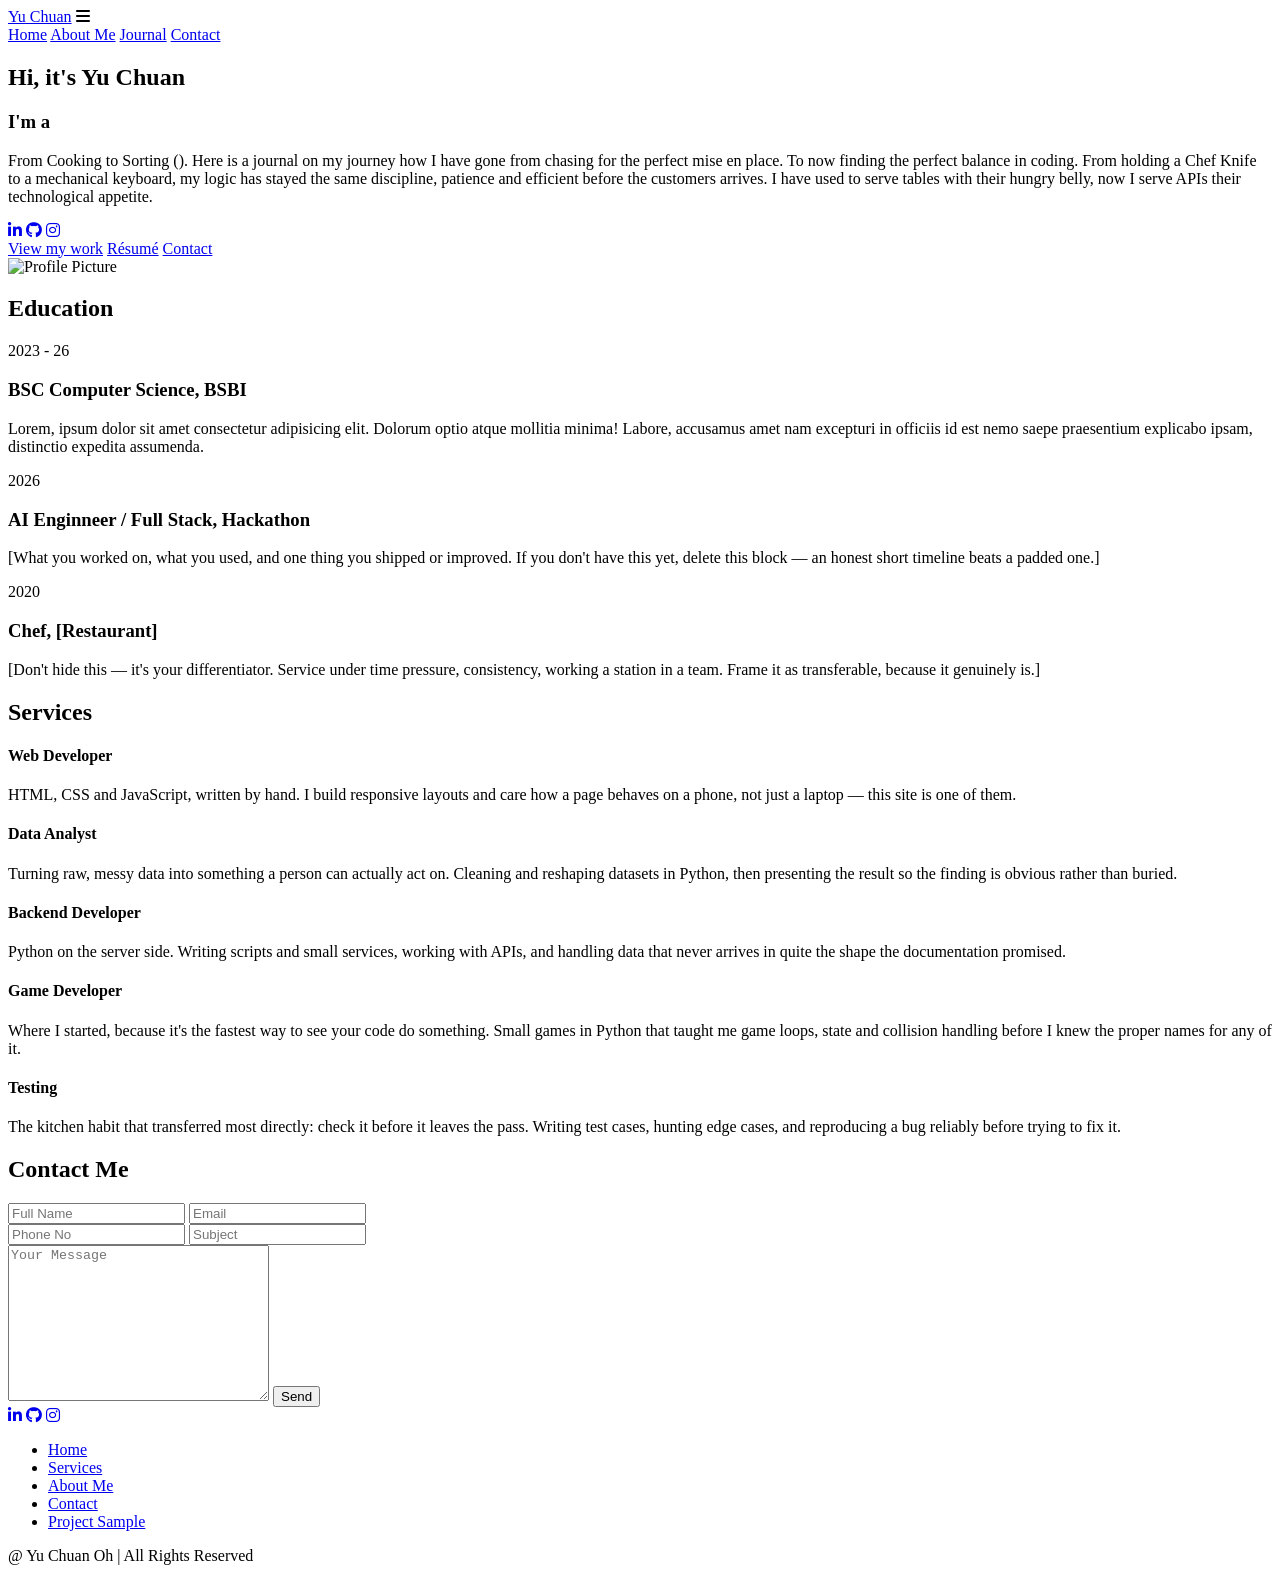
==== index.html @ 440298a5 "Update index.html" ====
<!DOCTYPE html>
<html lang="en">
<head>
    <meta charset="UTF-8">
    <meta name="viewport" content="width=device-width, initial-scale=1.0">
    <title>Responsive Portfolio Website</title>
    <link rel="preconnect" href="https://fonts.googleapis.com">
<link rel="preconnect" href="https://fonts.gstatic.com" crossorigin>
<link href="https://fonts.googleapis.com/css2?family=Poppins:wght@300;400;500;600;700;800&family=JetBrains+Mono:wght@400;500;700&display=swap" rel="stylesheet">

    <link rel="stylesheet" href="style.css">
    <link rel="stylesheet" href="pages.css">
    <link rel="stylesheet" href="https://cdnjs.cloudflare.com/ajax/libs/font-awesome/6.5.2/css/all.min.css">
</head>
<body>
    
    <header class="header">
        <a href="#home" class="logo">Yu Chuan<span></span></a>

        <i class="fa-solid fa-bars" id="menu-icon"></i>

        <nav class="navbar">
            <a href="index.html" class="active">Home</a>
            <a href="about.html">About Me</a>
            <a href="journal.html">Journal</a>
            <a href="#contact">Contact</a>
        </nav>
    </header>

    <section class="home" id="home">
        <div class="home-content">
            <h1>Hi, it's <span>Yu Chuan</span></h1>        
            <h3 class="text-animation">I'm a <span></span></h3>

            <p>From Cooking to Sorting ().
                Here is a journal on my journey how I have gone from chasing for the perfect mise en place. To now finding
                the perfect balance in coding. From holding a Chef Knife to a mechanical keyboard, my logic has stayed the same
                discipline, patience and efficient before the customers arrives. I have used to serve tables with their hungry belly,
                now I serve APIs their technological appetite. 
            </p>

            <div class="social-icons">
                <a href="https://www.linkedin.com/in/yu-chuan-oh-169a3419b/"target="_blank" rel="noopener noreferrer"><i class="fa-brands fa-linkedin-in"></i></a>
                <a href="https://github.com/yc82628"target="_blank" rel="noopener noreferrer"><i class="fa-brands fa-github"></i></a>
                <a href="https://www.instagram.com/yuchuan_82628/"target="_blank" rel="noopener noreferrer"><i class="fa-brands fa-instagram"></i></a>
            </div>

            <div class="btn-group">
                <a href="projects.html" class="btn">View my work</a>
                <a href="Developer CV.pdf" class="btn" target="_blank" rel="noopener noreferrer">Résumé</a>
                <a href="#contact" class="btn">Contact</a>
            </div>
        </div>

        <div class="home-img">
            <img src="Anime_Profile.jpeg" alt="Profile Picture">
        </div>
    </section>

    <section class="education" id="education">
        <h2 class="heading">Education</h2>

        <div class="timeline-items">

    <div class="timeline-item">
        <div class="timeline-dot"></div>
        <div class="timeline-date">2023 - 26</div>
        <div class="timeline-content">
            <h3>BSC Computer Science, BSBI</h3>
            <p>Lorem, ipsum dolor sit amet consectetur adipisicing elit. Dolorum optio atque mollitia minima! 
                Labore, accusamus amet nam excepturi in officiis id est nemo saepe praesentium explicabo ipsam, 
                distinctio expedita assumenda.</p>
        </div>
    </div>

    <div class="timeline-item">
        <div class="timeline-dot"></div>
        <div class="timeline-date">2026</div>
        <div class="timeline-content">
            <h3>AI Enginneer / Full Stack, Hackathon </h3>
            <p>[What you worked on, what you used, and one thing you shipped or improved.
               If you don't have this yet, delete this block — an honest short timeline
               beats a padded one.]</p>
        </div>
    </div>

    <div class="timeline-item">
        <div class="timeline-dot"></div>
        <div class="timeline-date">2020</div>
        <div class="timeline-content">
            <h3>Chef, [Restaurant]</h3>
            <p>[Don't hide this — it's your differentiator. Service under time pressure,
               consistency, working a station in a team. Frame it as transferable, because
               it genuinely is.]</p>
                </div>
            </div>

        </div>
    </section>

    <section class="services" id="services">
        <h2 class="heading">Services</h2>

        <div class="services-container">

            <div class="service-box">
                <div class="service-info">
                    <h4>Web Developer</h4>
                    <p>HTML, CSS and JavaScript, written by hand. I build responsive layouts
                       and care how a page behaves on a phone, not just a laptop — this site
                       is one of them.</p> 
                </div>
            </div>

            <div class="service-box">
                <div class="service-info">
                    <h4>Data Analyst</h4>
                    <p>Turning raw, messy data into something a person can actually act on.
                       Cleaning and reshaping datasets in Python, then presenting the result
                       so the finding is obvious rather than buried.</p> 
                </div>
            </div>

            <div class="service-box">
                <div class="service-info">
                    <h4>Backend Developer</h4>
                    <p>Python on the server side. Writing scripts and small services, working
                       with APIs, and handling data that never arrives in quite the shape the
                       documentation promised.</p> 
                </div>
            </div>

            <div class="service-box">
                <div class="service-info">
                    <h4>Game Developer</h4>
                    <p>Where I started, because it's the fastest way to see your code do
                       something. Small games in Python that taught me game loops, state and
                       collision handling before I knew the proper names for any of it.</p>
                </div>
            </div>

            <div class="service-box">
                <div class="service-info">
                    <h4>Testing</h4>
                    <p>The kitchen habit that transferred most directly: check it before it
                       leaves the pass. Writing test cases, hunting edge cases, and reproducing
                       a bug reliably before trying to fix it.</p> 
                </div>
            </div>

        </div>
    </section>

    <section class="contact" id="contact">
        <h2 class="heading">Contact <span>Me</span></h2>

        <form action="https://formspree.io/f/YOUR_ID" method  ="POST">
            <div class="input-group">
                <div class="input-box">
                    <input type="text" placeholder="Full Name" required>
                    <input type="email" placeholder="Email" required>
                </div>
                <div class="input-box">
                    <input type="number" placeholder="Phone No">
                    <input type="subject" placeholder="Subject">
                </div>
            </div>

            <div class="input-group-2">
                <textarea name="" id="" cols="30" rows="10" placeholder="Your Message" required></textarea>
                <input type="submit" value="Send" class="btn">
            </div>
        </form>
    </section>

    <footer class="footer">
        <div class="social">
            <a href="https://www.linkedin.com/in/yu-chuan-oh-169a3419b/" target="_blank" rel="noopener noreferrer"><i class="fa-brands fa-linkedin-in"></i></a>
                <a href="https://github.com/yc82628" target="_blank" rel="noopener noreferrer"><i class="fa-brands fa-github"></i></a>
                <a href="https://www.instagram.com/yuchuan_82628/" target="_blank" rel="noopener noreferrer"><i class="fa-brands fa-instagram"></i></a>
        </div>

        <ul class="list">
            <li>
                <a href="index.html">Home</a>
            </li>

            <li>
                <a href="index.html#services">Services</a>
            </li>

            <li>
                <a href="about.html">About Me</a>
            </li>

            <li>
                <a href="index.html#contact">Contact</a>
            </li>

            <li>
                <a href="projects.html">Project Sample</a>
            </li>
        </ul>
        <p class="copyright">
            @ Yu Chuan Oh | All Rights Reserved
        </p>
    </footer>  

    <script src="script.js"></script>
</body>
</html>
---- pages.css ----
:root{
    --line:        rgba(0, 255, 238, 0.16);
    --line-strong: rgba(0, 255, 238, 0.45);
    --muted:       rgba(255, 255, 255, 0.58);
    --surface:     #0e0e0e;
    --mono: "JetBrains Mono", ui-monospace, "Cascadia Code", Consolas, monospace;
}

.page-section{
    position: relative;
    background:
        linear-gradient(rgba(255,255,255,0.015) 1px, transparent 1px) 0 0 / 100% 4rem,
        linear-gradient(90deg, rgba(255,255,255,0.015) 1px, transparent 1px) 0 0 / 4rem 100%,
        var(--bg-color);
}

.eyebrow{
    display: block;
    font-family: var(--mono);
    font-size: 1.5rem;
    letter-spacing: 0.3rem;
    color: var(--main-color);
    text-align: center;
    text-transform: uppercase;
    margin-bottom: 1.2rem;
}
.eyebrow::before{ content: "// "; opacity: 0.6; }

.page-section .heading{ margin: 0 0 5rem; }

.work-grid{
    display: grid;
    grid-template-columns: repeat(3, 1fr);
    gap: 2rem;
    max-width: 1200px;
    margin: auto;
}
.work-card{
    position: relative;
    display: flex;
    flex-direction: column;
    background: var(--surface);
    border: 1px solid var(--line);
    border-radius: 14px;
    padding: 2.6rem 2.4rem 2.2rem;
    overflow: hidden;
    transition: border-color 0.3s ease, transform 0.3s ease, box-shadow 0.3s ease;
}
.work-card::before{
    content: "";
    position: absolute; top: 0; left: 0; right: 0;
    height: 2px;
    background: var(--main-color);
    transform: scaleX(0);
    transform-origin: left;
    transition: transform 0.35s ease;
}
.work-card:hover{
    border-color: var(--line-strong);
    transform: translateY(-6px);
    box-shadow: 0 12px 40px rgba(0,0,0,0.6), 0 0 24px rgba(0,255,238,0.12);
}
.work-card:hover::before{ transform: scaleX(1); }

.work-index{
    font-family: var(--mono);
    font-size: 1.4rem;
    color: var(--muted);
    letter-spacing: 0.1rem;
    margin-bottom: 1.6rem;
}
.work-card h3{
    font-size: 2.4rem;
    font-weight: 600;
    color: var(--text-color);
    line-height: 1.2;
    margin-bottom: 1.4rem;
}
.work-tags{
    display: flex;
    flex-wrap: wrap;
    gap: 0.6rem;
    margin-bottom: 1.6rem;
}
.work-tags span{
    font-family: var(--mono);
    font-size: 1.25rem;
    color: var(--main-color);
    border: 1px solid var(--line);
    border-radius: 6px;
    padding: 0.35rem 0.9rem;
}
.work-card p{
    font-size: 1.5rem;
    line-height: 1.75;
    color: var(--muted);
    margin-bottom: 2.4rem;
    flex-grow: 1;
}
.work-open{
    font-family: var(--mono);
    font-size: 1.4rem;
    color: var(--text-color);
    letter-spacing: 0.05rem;
    transition: color 0.3s ease, letter-spacing 0.3s ease;
}
.work-open::after{ content: " \2192"; color: var(--main-color); }
.work-card:hover .work-open{
    color: var(--main-color);
    letter-spacing: 0.15rem;
}

.doc{ max-width: 760px; margin: auto; }
.doc .back-link{
    display: inline-block;
    font-family: var(--mono);
    font-size: 1.4rem;
    color: var(--muted);
    margin-bottom: 3.5rem;
    transition: color 0.3s ease;
}
.doc .back-link:hover{ color: var(--main-color); }
.doc h1{
    font-size: 4.6rem;
    font-weight: 700;
    color: var(--text-color);
    line-height: 1.1;
    margin-bottom: 1.8rem;
}
.doc-meta{
    display: flex;
    flex-wrap: wrap;
    gap: 0.6rem;
    margin-bottom: 3.5rem;
}
.doc-meta span{
    font-family: var(--mono);
    font-size: 1.3rem;
    color: var(--main-color);
    border: 1px solid var(--line);
    border-radius: 6px;
    padding: 0.35rem 0.9rem;
}
.doc h2{
    font-size: 2.4rem;
    font-weight: 600;
    color: var(--text-color);
    text-align: left;
    margin: 4rem 0 1.4rem;
    padding-left: 1.6rem;
    border-left: 3px solid var(--main-color);
}
.doc p{
    font-size: 1.6rem;
    line-height: 1.9;
    color: rgba(255,255,255,0.82);
    margin-bottom: 1.5rem;
}
.doc-links{
    display: flex;
    gap: 1.2rem;
    flex-wrap: wrap;
    margin-top: 3.5rem;
}
.doc-links a{
    font-family: var(--mono);
    font-size: 1.45rem;
    font-weight: 500;
    padding: 1rem 2rem;
    border-radius: 8px;
    transition: 0.3s ease;
}
.doc-links .link-demo{ background: var(--main-color); color: #041414; }
.doc-links .link-demo:hover{ box-shadow: 0 0 24px rgba(0,255,238,0.4); }
.doc-links .link-code{ color: var(--main-color); border: 1px solid var(--line-strong); }
.doc-links .link-code:hover{ background: rgba(0,255,238,0.08); }

.journal-list{
    display: grid;
    grid-template-columns: repeat(2, 1fr);
    gap: 2rem;
    max-width: 1000px;
    margin: auto;
}
.journal-card{
    position: relative;
    display: block;
    background: var(--surface);
    border: 1px solid var(--line);
    border-radius: 14px;
    padding: 2.6rem 2.4rem;
    overflow: hidden;
    transition: border-color 0.3s ease, transform 0.3s ease, box-shadow 0.3s ease;
}
.journal-card::before{
    content: "";
    position: absolute; top: 0; left: 0; right: 0; height: 2px;
    background: var(--main-color);
    transform: scaleX(0); transform-origin: left;
    transition: transform 0.35s ease;
}
.journal-card:hover{
    border-color: var(--line-strong);
    transform: translateY(-6px);
    box-shadow: 0 12px 40px rgba(0,0,0,0.6), 0 0 24px rgba(0,255,238,0.12);
}
.journal-card:hover::before{ transform: scaleX(1); }
.journal-date{
    display: inline-block;
    font-family: var(--mono);
    font-size: 1.25rem;
    color: var(--main-color);
    letter-spacing: 0.05rem;
    margin-bottom: 1.2rem;
}
.journal-card h3{
    font-size: 2.2rem;
    font-weight: 600;
    color: var(--text-color);
    margin-bottom: 0.9rem;
}
.journal-card p{
    font-size: 1.5rem;
    line-height: 1.7;
    color: var(--muted);
}

.work-card:focus-visible,
.journal-card:focus-visible,
.doc-links a:focus-visible,
.doc .back-link:focus-visible{
    outline: 2px solid var(--main-color);
    outline-offset: 3px;
}
@media (prefers-reduced-motion: reduce){
    *{ transition: none !important; }
    .work-card:hover,
    .journal-card:hover{ transform: none; }
    .work-card::before,
    .journal-card::before{ transform: scaleX(1); }
}

@media(max-width:991px){
    .work-grid{ grid-template-columns: repeat(1, 1fr); }
    .journal-list{ grid-template-columns: repeat(1, 1fr); }
    .doc h1{ font-size: 3.6rem; }
}
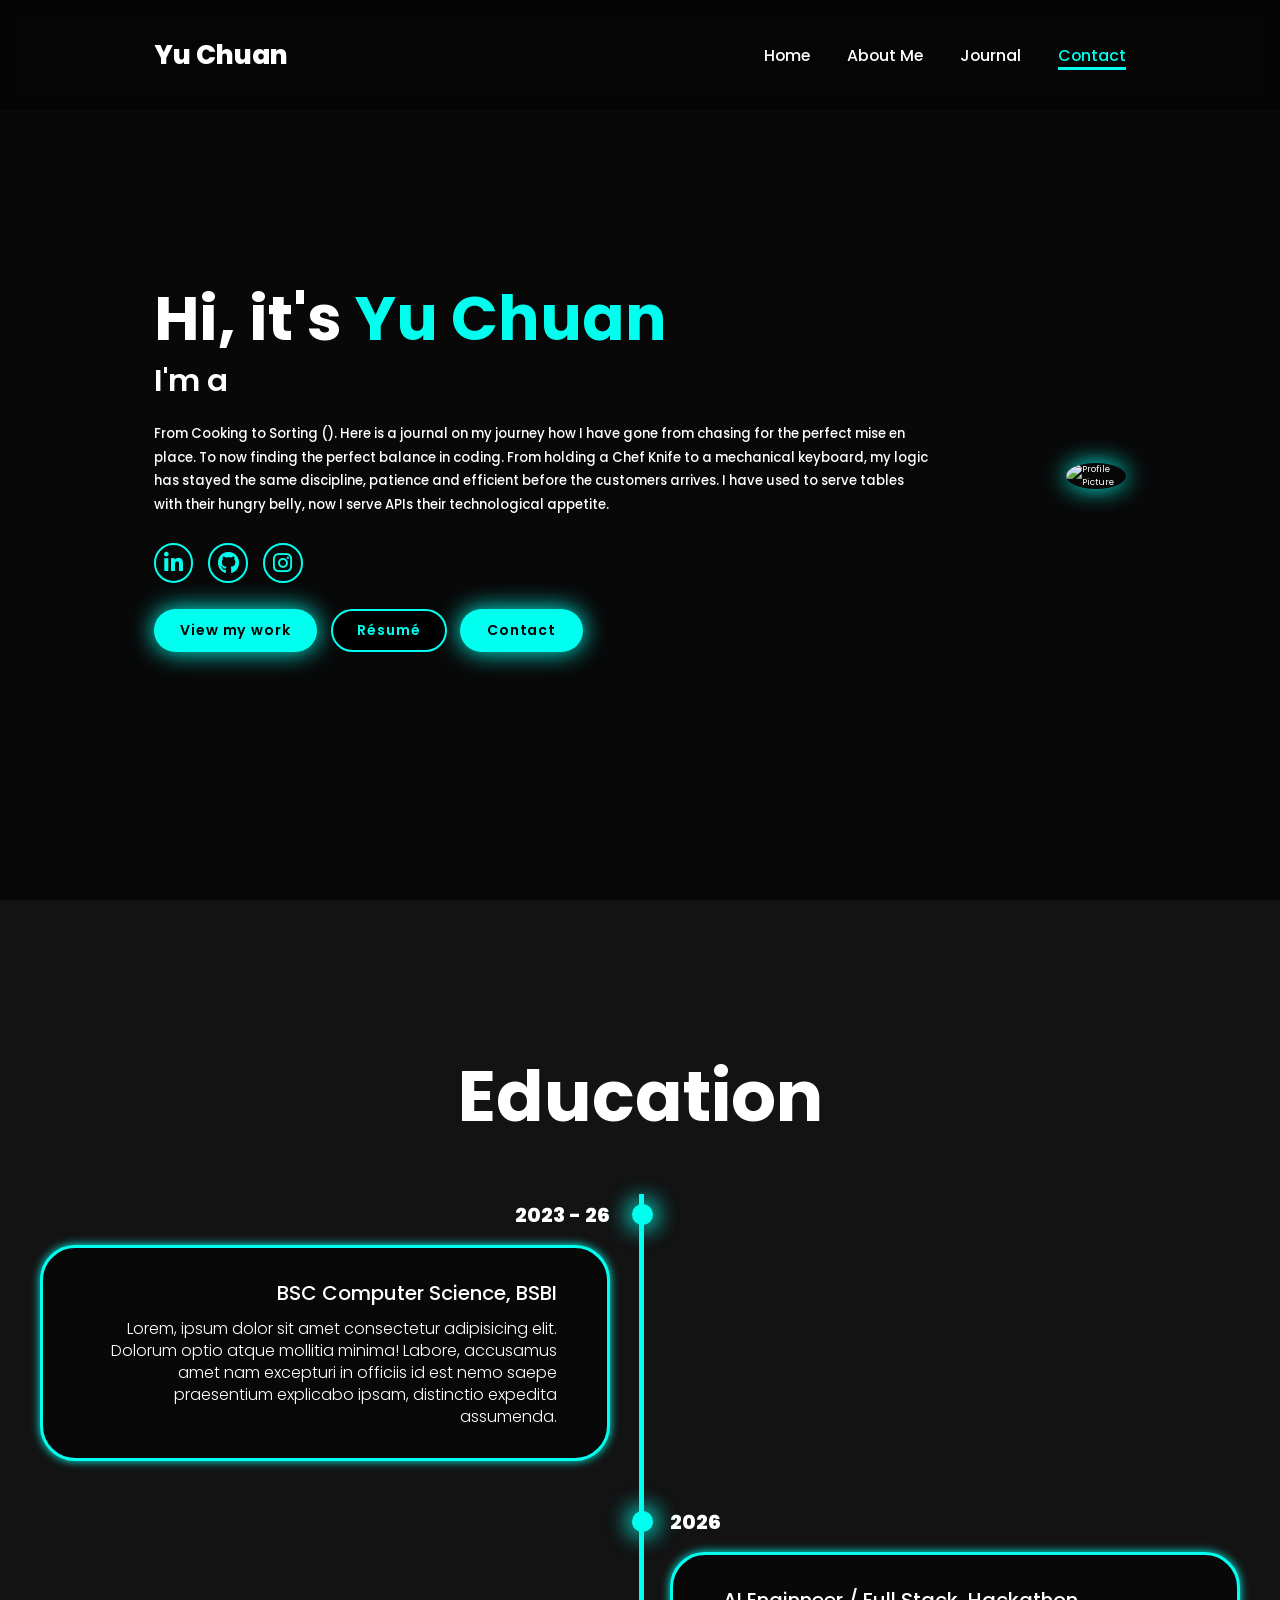
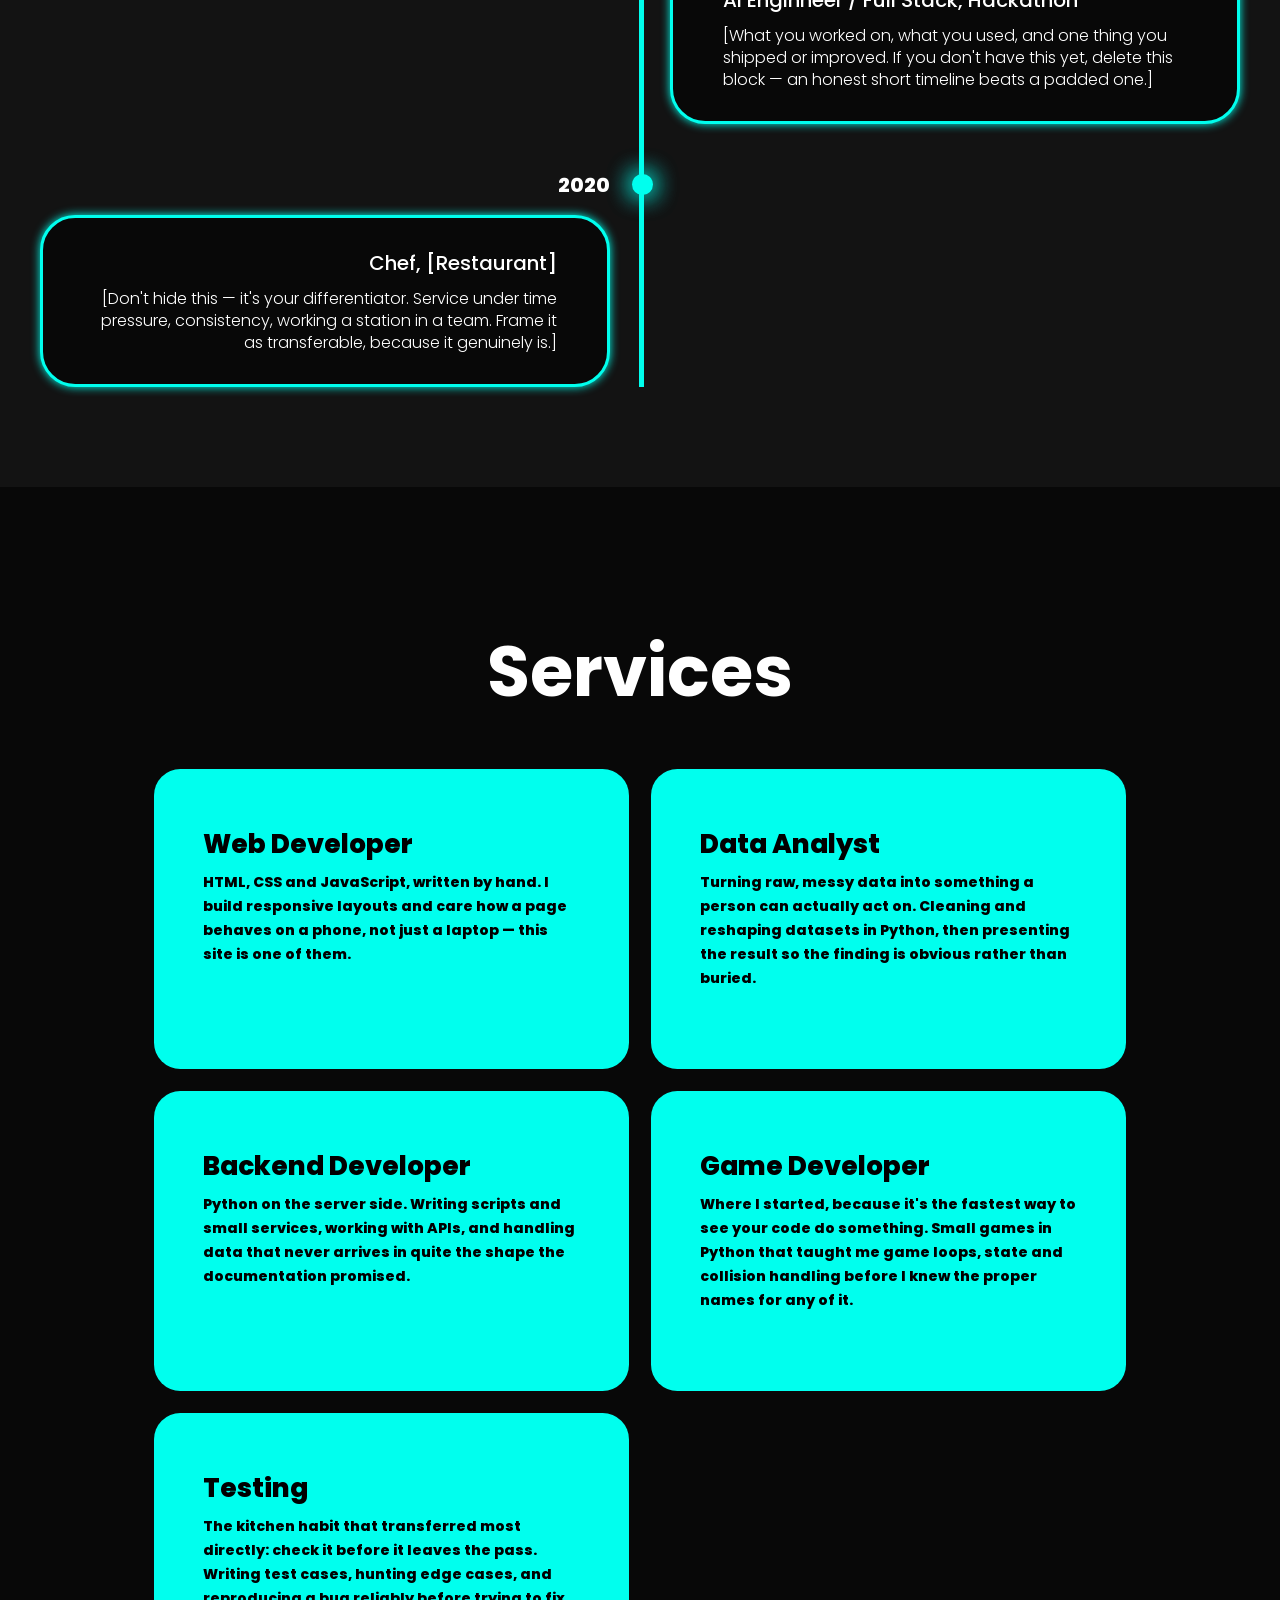
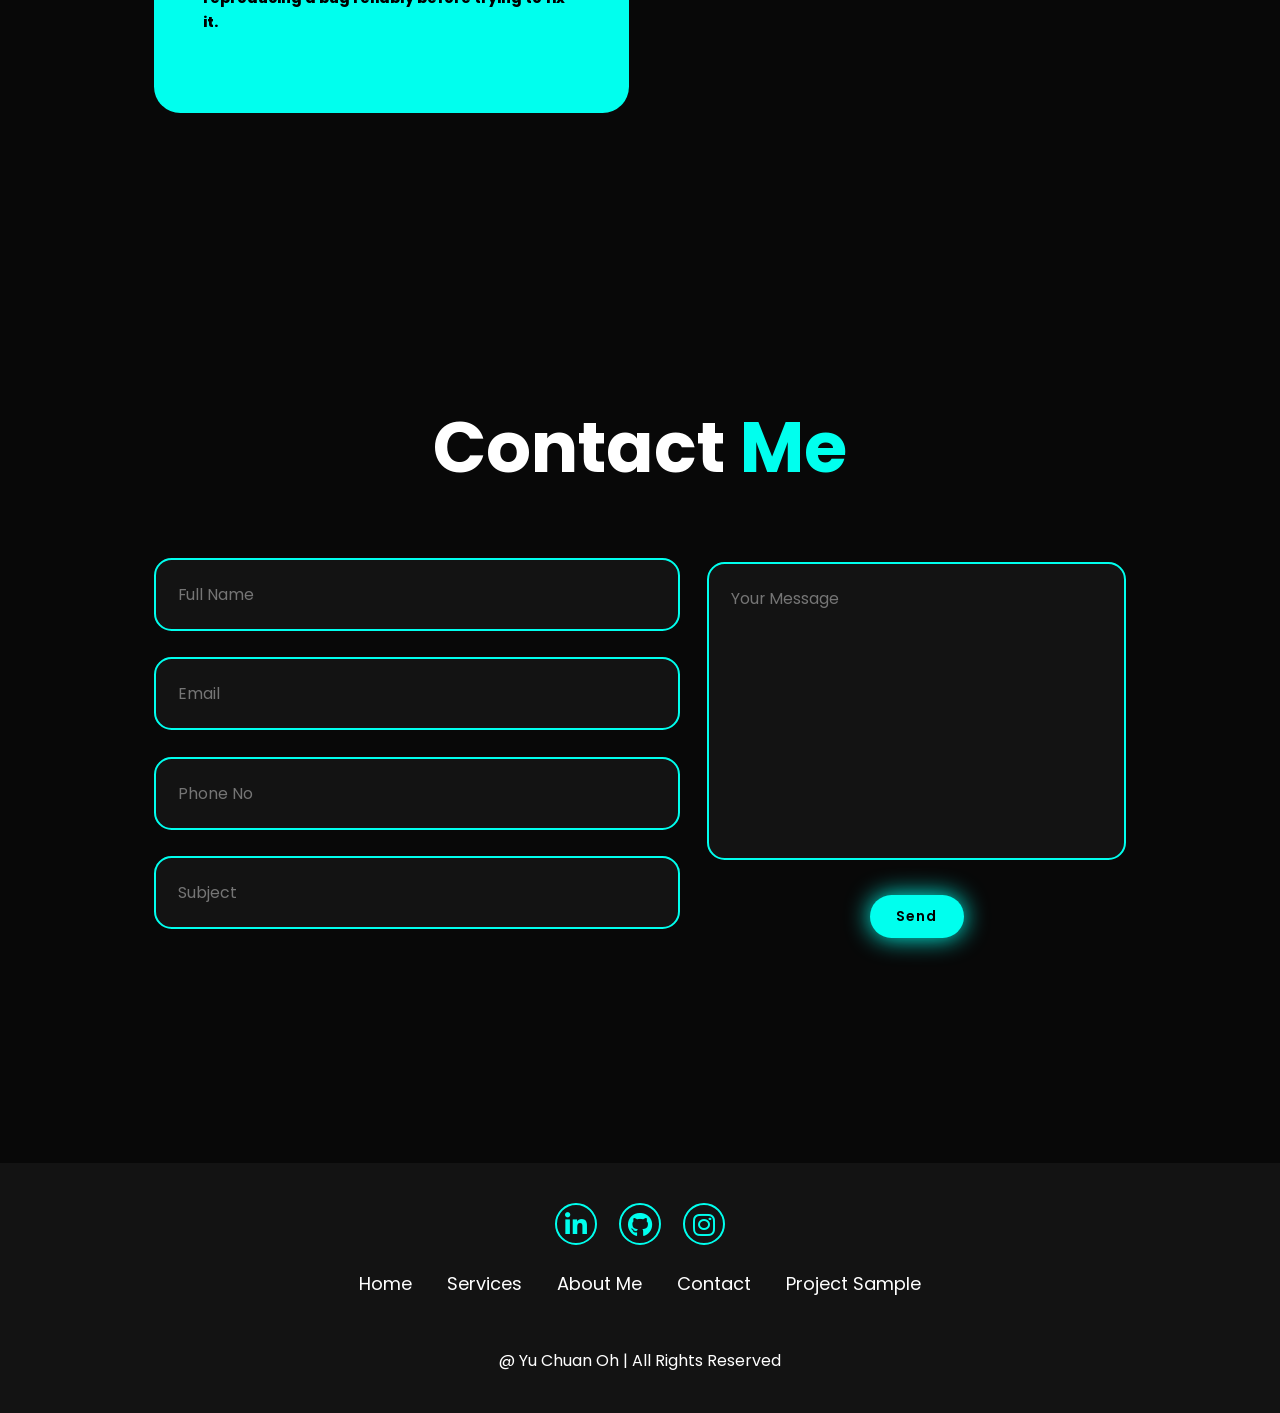
==== commit 1d60743a: "Add files via upload" ====
--- a/index.html
+++ b/index.html
@@ -208,4 +208,4 @@
 
     <script src="script.js"></script>
 </body>
-</html>
+</html>
--- a/style.css
+++ b/style.css
@@ -0,0 +1,925 @@
+* {
+    margin: 0;
+    padding: 0;
+    box-sizing: border-box;
+    text-decoration: none;
+    border: none;
+    outline: none;
+    scroll-behavior: smooth;
+    font-family: "Poppins", sans-serif;
+}
+
+:root {
+    --bg-color: #080808;
+    --second-bg-color: #131313;
+    --text-color: white; 
+    --main-color: #00ffee;
+
+    /* added */
+    --line:        rgba(0, 255, 238, 0.16);
+    --line-strong: rgba(0, 255, 238, 0.45);
+    --muted:       rgba(255, 255, 255, 0.58);
+    --surface:     #0e0e0e;
+    --mono: "JetBrains Mono", ui-monospace, "Cascadia Code", Consolas, monospace;
+}
+
+html{
+    font-size: 60%;
+    overflow-x: hidden;
+}
+body{
+    background: var(--bg-color);
+    color: var(--text-color);
+}
+.header{
+    position: fixed;
+    top: 0;
+    left: 0;
+    width: 100%;
+    padding: 4rem 12% 4rem;
+    background: rgba(0,0,0,0.3);
+    backdrop-filter: blur(10px);
+    display: flex;
+    justify-content: space-between;
+    align-items: center;
+    z-index: 5;
+}
+.logo{
+    font-size: 3rem;
+    color: var(--text-color);
+    font-weight: 800;
+    cursor: pointer;
+    transition: 0.3s ease;
+}
+.logo:hover{
+    transform:scale(1.1);
+}
+.logo span{
+    text-shadow: 0 0 25px var(--main-color);
+}
+.navbar a{
+    font-size: 1.8rem;
+    color: var(--text-color);
+    margin-left: 4rem;
+    font-weight: 500;
+    transition: 0.3s ease;
+    border-bottom: 3px solid transparent;
+}
+.navbar a:hover,
+.navbar a.active{
+    color: var(--main-color);
+    border-bottom: 3px solid var(--main-color);
+}
+#menu-icon{
+    font-size: 3.6rem;
+    color: var(--main-color);
+    display: none;
+}
+
+section{
+    min-height: 100vh;
+    padding: 10rem 12% 10rem;
+}
+.home{
+    display: flex;
+    align-items: center;
+    justify-content: center;
+    gap: 15rem;
+}
+.home-content{
+    display: flex;
+    flex-direction: column;
+    align-items: baseline;
+    text-align: left;
+    justify-content: center;
+    margin-top: 3rem;
+}
+span{
+    color:var(--main-color);
+}
+.logo span{
+    color:var(--main-color);
+}
+.home-content h3{
+    margin-bottom: 2rem;
+    margin-top: 1rem;
+    font-size: 3.5rem;
+}
+.home-content h1{
+    font-size: 7rem;
+    font-weight: 700;
+    margin-top: 1.5rem;
+    line-height: 1;
+}
+.home-img{
+    border-radius: 50%;
+}
+.home-img img{
+    position: relative;
+    top: 3rem;
+    width: 32vw;
+    border-radius: 50%;
+    box-shadow: 0 0 25px var(--main-color);
+    cursor: pointer;
+    transition: 0.4s ease-in-out;
+}
+.home-img img:hover{
+    box-shadow: 0 0 25px var(--main-color),
+                0 0 50px var(--main-color),
+                0 0 100px var(--main-color);
+}
+.home-content p{
+    font-size: 1.5rem;
+    font-weight: 500;
+    line-height: 1.8;
+    max-width: 1000px;
+}
+.social-icons a{
+    display: inline-flex;
+    justify-content: center;
+    align-items: center;
+    width: 4.5rem;
+    height: 4.5rem;
+    background: transparent;
+    border: 2px solid var(--main-color);
+    font-size: 2.5rem;
+    border-radius: 50%;
+    color: var(--main-color);
+    margin: 3rem 1.5rem 3rem 0;
+    transition: 0.3s ease-in-out;
+}
+.social-icons a:hover{
+    color: var(--text-color);
+    transform: scale(1.3)translateY(-5px);
+    box-shadow: 0 0 25px var(--main-color);
+    background-color: var(--main-color);
+}
+.btn{
+    display: inline-block;
+    padding: 1rem 2.8rem;
+    background: var(--main-color);
+    box-shadow: 0 0 25px var(--main-color);
+    border-radius: 4rem;
+    font-size: 1.6rem;
+    color: black;
+    border: 2px solid transparent;
+    letter-spacing: 0.1rem;
+    font-weight: 600;
+    transition: 0.3s ease-in-out;
+    cursor: pointer;
+}
+.btn:hover{
+    transform: scale(1.05);
+    box-shadow: 0 0 50px var(--main-color);
+}
+.btn-group{
+    display: flex;
+    align-items: center;
+    gap: 1.5rem;
+}
+.btn-group a:nth-of-type(2){
+    background-color: black;
+    color: var(--main-color);
+    border: 2px solid var(--main-color);
+    box-shadow: 0 0 25px transparent;
+}
+.btn-group a:nth-of-type(2):hover{
+    box-shadow: 0 0 25px var(--main-color);
+    background-color: var(--main-color);
+    color: black;
+}
+.text-animation{
+    font-size: 34px;
+    font-weight: 600;
+    min-width: 280px;
+}
+.text-animation span{
+    position: relative;
+}
+.text-animation span::before{
+    content: "Software Tester";
+    color: var(--main-color);
+    animation: words 20s infinite;
+}
+.text-animation span::after{
+    content: "";
+    background-color: var(--bg-color);
+    position: absolute;
+    width: calc(100% + 8px);
+    height: 100%;
+    border-left: 3px solid var(--bg-color);
+    right: -8px;
+    animation: cursor 0.6s infinite, typing 20s steps(14) infinite;
+}
+@keyframes cursor{
+    to{
+        border-left: 2px solid var(--main-color);
+    }
+}
+@keyframes words{
+    0%,
+    20%{
+        content: "Data Analyst";
+    }
+    21%,
+    40%{
+        content: "Web Developer";
+    }
+    41%,
+    60%{
+        content: "Backend Developer";
+    }
+    61%,
+    80%{ 
+        content: "Game Developer";
+    }
+    81%,
+    100%{
+        content: "Software Tester";
+    }
+}
+@keyframes typing{
+    10%,
+    15%,
+    30%,
+    35%,
+    50%,
+    55%,
+    70%,
+    75%,
+    90%,
+    95%{
+        width: 0;
+    }
+    5%,
+    20%,
+    25%,
+    40%,
+    45%,
+    60%,
+    65%,
+    80%,
+    85%{
+        width: calc(100% + 8px);
+    }
+}
+.heading{
+    font-size: 8rem;
+    text-align: center;
+    margin: 5rem 0;
+}
+.education{
+    padding: 100px 15px;
+    background: var(--second-bg-color);
+}
+.education h2{
+    margin-bottom: 5rem;
+}
+.timeline-items{
+    max-width: 1200px;
+    margin: auto;
+    display: flex;
+    flex-wrap: wrap;
+    position: relative;
+}
+.timeline-items::before{
+    content: "";
+    position: absolute;
+    width: 5px;
+    height: 100%;
+    background-color: var(--main-color);
+    left: calc(50% - 1px);
+}
+
+.timeline-item{
+    margin-bottom: 40px;
+    width: 100%;
+    position: relative;
+}
+.timeline-item:last-child{
+    margin-bottom: 0;
+}
+.timeline-item:nth-child(odd){
+    padding-right: calc(50% + 30px);
+    text-align: right;
+}
+.timeline-item:nth-child(even){
+    padding-left: calc(50% + 30px);
+}
+.timeline-dot{
+    height: 21px;
+    width: 21px;
+    background-color: var(--main-color);
+    box-shadow: 0 0 25px var(--main-color),
+                0 0 25px var(--main-color);
+    position: absolute;
+    left: calc(50% - 8px);
+    border-radius: 50%;
+    top: 10px;
+}
+.timeline-date{
+    font-size: 20px;
+    font-weight: 800;
+    color: white;
+    margin: 6px 0 15px;
+}
+.timeline-content{
+    background-color: var(--bg-color);
+    border: 3px solid var(--main-color);
+    padding: 30px 50px;
+    border-radius: 4rem;
+    box-shadow: 0 0 10px var(--main-color);
+    cursor: pointer;
+    transition: 0.3s ease-in-out;
+}
+.timeline-content:hover{
+    transform: scale(1.05);
+    box-shadow: 0 0 25px var(--main-color);
+}
+.timeline-content h3{
+    font-size: 20px;
+    color: white;
+    margin: 0 0 10px;
+    font-weight: 500;
+}
+.timeline-content p{
+    color: white;
+    font-size: 16px;
+    font-weight: 300;
+    line-height: 22px;
+}
+
+::-webkit-scrollbar{
+    width: 15px;
+}
+::-webkit-scrollbar-thumb{
+    background-color: var(--main-color);
+}
+::-webkit-scrollbar-track{
+    background-color: var(--bg-color);
+    width: 50px;
+}
+.services{
+    background: var(--bg-color);
+    color: black;
+}
+.services h2{
+    margin-bottom: 5rem;
+    color: white;
+}
+
+.services-container{
+    display: grid;
+    grid-template-columns: repeat(3,1fr);
+    align-items: stretch;
+    gap: 2.5rem;
+}
+.service-box{
+    height: auto;
+    min-height: 260px;
+}
+.service-box .service-info{
+    max-height: none;
+}
+.service-info p{
+    max-height: none;
+    font-weight: 500;
+}
+.service-box{
+    background-color: var(--main-color);
+    height: 300px;
+    border-radius: 3rem;
+    border: 5px solid transparent;
+    cursor: pointer;
+    transition: 0.4s ease-in-out;
+}
+.service-box:hover{
+    background: white;
+    color: black;
+    border: 5px solid var(--main-color);
+    transform: scale(1.03);
+}
+.service-box .service-info{
+    display: flex;
+    flex-direction: column;
+    text-align: left;
+    max-height: 200px;
+    justify-content: left;
+    align-items: baseline;
+    padding: 5rem 5rem;
+}
+.service-info h4{
+    font-size: 3rem;
+    font-weight: 800;
+    line-height: 2;
+}
+.service-info p{
+    font-size: 1.6rem;
+    font-weight: 800;
+    max-height: 100px;
+    line-height: 1.7;
+    margin: auto;
+}
+
+.testimonials{
+    background: var(--second-bg-color);
+}
+.testimonials-box{
+    background-size: cover;
+    display: flex;
+    align-items: center;
+    justify-content: center;
+    flex-direction: column;
+}
+.testimonials .heading{
+    margin-bottom: 5rem;
+}
+.testimonials-box img{
+    width: 15rem;
+    border-radius: 50%;
+    border: 3px solid var(--main-color);
+    box-shadow: 0 0 25px var(--main-color);
+}
+.wrapper{
+    display: grid;
+    grid-template-columns: repeat(3, 1fr);
+    gap: 3rem;
+}
+.testimonial-item{
+    min-height: 550px;
+    max-width: 450px;
+    background: rgba(0,0,0,0.7);
+    border: 3px solid rgba(238, 238, 238, 0.2);
+    border-radius: 2rem;
+    margin: 0 2rem;
+    padding: 30px 60px;
+    cursor: pointer;
+    display: flex;
+    flex-direction: column;
+    align-items: center;
+    justify-content: center;
+    text-align: center;
+    gap: 1.5rem;
+    color: white;
+    transition: 0.4s ease-in-out;
+}
+.testimonials-item:hover{
+    border: 3px solid var(--main-color);
+    transform: translateY(-10px)scale(1.03);
+    box-shadow: 0 0 50px var(--main-color);
+}
+.testimonials-item h2{
+    font-size: 2.8rem;
+}
+.testimonials-item p{
+    font-size: 1.3rem;
+}
+.contact{
+    background-color: var(--bg-color);
+}
+.contact h2{
+    margin-bottom: 3rem;
+    color: white;
+}
+.contact form{
+    display: flex;
+    align-items: center;
+    justify-content: center;
+    gap: 3rem;
+    margin: 5rem auto;
+    text-align: center;
+}
+.contact form .input-box{
+    display: flex;
+    justify-content: center;
+    flex-wrap: wrap;
+}
+.contact form .input-box input,
+.contact form textarea{
+    width: 100%;
+    padding: 2.5rem;
+    font-size: 1.8rem;
+    color: var(--text-color);
+    background: var(--second-bg-color);
+    border-radius: 2rem;
+    border: 2px solid var(--main-color);
+    margin: 1.5rem 0;
+    resize: none;
+}
+.contact form .btn{
+    margin-top: 2rem;
+}
+.footer{
+    position: relative;
+    bottom: 0;
+    width: 100%;
+    padding: 40px 0;
+    background-color: var(--second-bg-color);
+}
+.footer .social{
+    text-align: center;
+    padding-bottom: 25px;
+    color: var(--main-color);
+}
+.footer .social a{
+    font-size: 25px;
+    color: var(--main-color);
+    border: 2px solid var(--main-color);
+    width: 42px;
+    height: 42px;
+    line-height: 42px;
+    display:  inline-block;
+    text-align: center;
+    border-radius: 50%;
+    margin: 0 10px;
+    transition: 0.3s ease-in-out;
+}
+.footer .social a:hover{
+    transform: scale(1.2)translateY(-10px);
+    background-color: var(--main-color);
+    color: black;
+    box-shadow: 0 0 25px var(--main-color);
+}
+.footer ul{
+    margin-top: 0;
+    padding: 0;
+    font-size: 18px;
+    line-height: 1.6;
+    margin-bottom: 0;
+    text-align: center;
+}
+.footer ul li a{
+    color: white;
+    border-bottom: 3px solid transparent;
+    transition: 0.3s ease-in-out;
+}
+.footer ul li a:hover{
+    border-bottom: 3px solid var(--main-color);
+}
+.footer ul li{
+    display: inline-block;
+    padding: 0 15px;
+}
+.footer .copyright{
+    margin-top: 50px;
+    text-align: center;
+    font-size: 16px;
+    color: white;
+}
+
+@media(max-width:1285px){
+    html{
+        font-size: 55%;
+    }
+    .services-container{
+        padding-bottom: 7rem;
+        grid-template-columns: repeat(2, 1fr); 
+    }
+}
+@media(max-width:991px){
+    header{
+        padding: 2rem 3%;
+    }
+    section{
+        padding: 10rem 3% 2rem;
+    }
+    .timeline-items::before{
+        left: 7px;
+    }
+    .timeline-item:nth-child(odd){
+        padding-right: 0; 
+        text-align: left;
+    }
+    .timeline-item:nth-child(odd),
+    .timeline-item:nth-child(even){
+        padding-left: 37px;
+    }
+    .timeline-dot{
+        left: 0;
+    }
+    .services{
+        padding-bottom: 7rem;
+    }
+    .testimonials .wrapper{
+        grid-template-columns: repeat(1, 1fr);
+    }
+    .contact form{
+        flex-direction: column;
+    }
+    .footer{
+        padding: 2rem 3%;
+    }
+}
+@media(max-width:895px){
+    #menu-icon{
+        display: block;
+    }
+    .navbar{
+        position: absolute;
+        top: 100%;
+        right: 0;
+        width: 50%;
+        padding: 1rem 3%;
+        background: rgba(0,0,0,0.8);
+        backdrop-filter: blur(20px);
+        border-bottom-left-radius: 2rem;
+        border-left: 2px solid var(--main-color);
+        border-bottom: 2px solid var(--main-color);
+        display: none;
+    }
+    .navbar.active{
+        display: block;
+    }
+    .navbar a{
+        display: block;
+        font-size: 2rem;
+        margin: 3rem 0 ;
+        color: white;
+    }
+    .home{
+        flex-direction: column-reverse;
+        margin: 5rem 4rem;
+    }
+    .home-content h3{
+        font-size: 2.6rem;
+    }
+    .home-content h1{
+        font-size: 8rem;
+        margin-top: 3rem;
+    }
+    .home-content p{
+        max-width: 600px;
+        margin: 0 auto;
+    }
+    .home-img img{
+        width: 56vw;
+    }
+    .services h2{
+        margin-bottom: 3rem;
+    }
+    .services-container{
+        grid-template-columns: repeat(1,1fr);
+    }
+}
+
+.page-section{
+    position: relative;
+    background:
+        linear-gradient(rgba(255,255,255,0.015) 1px, transparent 1px) 0 0 / 100% 4rem,
+        linear-gradient(90deg, rgba(255,255,255,0.015) 1px, transparent 1px) 0 0 / 4rem 100%,
+        var(--bg-color);
+}
+
+.eyebrow{
+    display: block;
+    font-family: var(--mono);
+    font-size: 1.5rem;
+    letter-spacing: 0.3rem;
+    color: var(--main-color);
+    text-align: center;
+    text-transform: uppercase;
+    margin-bottom: 1.2rem;
+}
+.eyebrow::before{ content: "// "; opacity: 0.6; }
+
+.page-section .heading{ margin: 0 0 5rem; }
+
+
+.work-grid{
+    display: grid;
+    grid-template-columns: repeat(3, 1fr);
+    gap: 2rem;
+    max-width: 1200px;
+    margin: auto;
+}
+.work-card{
+    position: relative;
+    display: flex;
+    flex-direction: column;
+    background: var(--surface);
+    border: 1px solid var(--line);
+    border-radius: 14px;
+    padding: 2.6rem 2.4rem 2.2rem;
+    overflow: hidden;
+    transition: border-color 0.3s ease, transform 0.3s ease, box-shadow 0.3s ease;
+}
+
+.work-card::before{
+    content: "";
+    position: absolute; top: 0; left: 0; right: 0;
+    height: 2px;
+    background: var(--main-color);
+    transform: scaleX(0);
+    transform-origin: left;
+    transition: transform 0.35s ease;
+}
+.work-card:hover{
+    border-color: var(--line-strong);
+    transform: translateY(-6px);
+    box-shadow: 0 12px 40px rgba(0,0,0,0.6), 0 0 24px rgba(0,255,238,0.12);
+}
+.work-card:hover::before{ transform: scaleX(1); }
+
+.work-index{
+    font-family: var(--mono);
+    font-size: 1.4rem;
+    color: var(--muted);
+    letter-spacing: 0.1rem;
+    margin-bottom: 1.6rem;
+}
+.work-card h3{
+    font-size: 2.4rem;
+    font-weight: 600;
+    color: var(--text-color);
+    line-height: 1.2;
+    margin-bottom: 1.4rem;
+}
+.work-tags{
+    display: flex;
+    flex-wrap: wrap;
+    gap: 0.6rem;
+    margin-bottom: 1.6rem;
+}
+.work-tags span{
+    font-family: var(--mono);
+    font-size: 1.25rem;
+    color: var(--main-color);
+    border: 1px solid var(--line);
+    border-radius: 6px;
+    padding: 0.35rem 0.9rem;
+}
+.work-card p{
+    font-size: 1.5rem;
+    line-height: 1.75;
+    color: var(--muted);
+    margin-bottom: 2.4rem;
+    flex-grow: 1;
+}
+.work-open{
+    font-family: var(--mono);
+    font-size: 1.4rem;
+    color: var(--text-color);
+    letter-spacing: 0.05rem;
+    transition: color 0.3s ease, letter-spacing 0.3s ease;
+}
+.work-open::after{ content: " \2192"; color: var(--main-color); }
+.work-card:hover .work-open{
+    color: var(--main-color);
+    letter-spacing: 0.15rem;
+}
+
+
+.doc{ max-width: 760px; margin: auto; }
+.doc .back-link{
+    display: inline-block;
+    font-family: var(--mono);
+    font-size: 1.4rem;
+    color: var(--muted);
+    margin-bottom: 3.5rem;
+    transition: color 0.3s ease;
+}
+.doc .back-link:hover{ color: var(--main-color); }
+.doc h1{
+    font-size: 4.6rem;
+    font-weight: 700;
+    color: var(--text-color);
+    line-height: 1.1;
+    margin-bottom: 1.8rem;
+}
+.doc-meta{
+    display: flex;
+    flex-wrap: wrap;
+    gap: 0.6rem;
+    margin-bottom: 3.5rem;
+}
+.doc-meta span{
+    font-family: var(--mono);
+    font-size: 1.3rem;
+    color: var(--main-color);
+    border: 1px solid var(--line);
+    border-radius: 6px;
+    padding: 0.35rem 0.9rem;
+}
+.doc h2{
+    font-size: 2.4rem;
+    font-weight: 600;
+    color: var(--text-color);
+    text-align: left;
+    margin: 4rem 0 1.4rem;
+    padding-left: 1.6rem;
+    border-left: 3px solid var(--main-color);
+}
+.doc p{
+    font-size: 1.6rem;
+    line-height: 1.9;
+    color: rgba(255,255,255,0.82);
+    margin-bottom: 1.5rem;
+}
+.doc strong{ color: var(--text-color); }
+.doc-links{
+    display: flex;
+    gap: 1.2rem;
+    flex-wrap: wrap;
+    margin-top: 3.5rem;
+}
+.doc-links a{
+    font-family: var(--mono);
+    font-size: 1.45rem;
+    font-weight: 500;
+    padding: 1rem 2rem;
+    border-radius: 8px;
+    transition: 0.3s ease;
+}
+.doc-links .link-demo{ background: var(--main-color); color: #041414; }
+.doc-links .link-demo:hover{ box-shadow: 0 0 24px rgba(0,255,238,0.4); }
+.doc-links .link-code{ color: var(--main-color); border: 1px solid var(--line-strong); }
+.doc-links .link-code:hover{ background: rgba(0,255,238,0.08); }
+
+
+.journal-list{
+    display: grid;
+    grid-template-columns: repeat(2, 1fr);
+    gap: 2rem;
+    max-width: 1000px;
+    margin: auto;
+}
+.journal-card{
+    position: relative;
+    display: block;
+    background: var(--surface);
+    border: 1px solid var(--line);
+    border-radius: 14px;
+    padding: 2.6rem 2.4rem;
+    overflow: hidden;
+    transition: border-color 0.3s ease, transform 0.3s ease, box-shadow 0.3s ease;
+}
+.journal-card::before{
+    content: "";
+    position: absolute; top: 0; left: 0; right: 0; height: 2px;
+    background: var(--main-color);
+    transform: scaleX(0); transform-origin: left;
+    transition: transform 0.35s ease;
+}
+.journal-card:hover{
+    border-color: var(--line-strong);
+    transform: translateY(-6px);
+    box-shadow: 0 12px 40px rgba(0,0,0,0.6), 0 0 24px rgba(0,255,238,0.12);
+}
+.journal-card:hover::before{ transform: scaleX(1); }
+.journal-date{
+    display: inline-block;
+    font-family: var(--mono);
+    font-size: 1.25rem;
+    color: var(--main-color);
+    letter-spacing: 0.05rem;
+    margin-bottom: 1.2rem;
+}
+.journal-card h3{
+    font-size: 2.2rem;
+    font-weight: 600;
+    color: var(--text-color);
+    margin-bottom: 0.9rem;
+}
+.journal-card p{
+    font-size: 1.5rem;
+    line-height: 1.7;
+    color: var(--muted);
+}
+
+a:focus-visible,
+button:focus-visible,
+input:focus-visible,
+textarea:focus-visible,
+.work-card:focus-visible,
+.journal-card:focus-visible{
+    outline: 2px solid var(--main-color);
+    outline-offset: 3px;
+}
+
+.contact form input,
+.contact form textarea{
+    font-family: "Poppins", sans-serif;
+}
+.contact form input:focus,
+.contact form textarea:focus{
+    box-shadow: 0 0 15px rgba(0, 255, 238, 0.35);
+}
+
+@media (prefers-reduced-motion: reduce){
+    .text-animation span::after{
+        animation: typing 20s steps(14) infinite;
+    }
+    .work-card,
+    .journal-card{ transition: border-color 0.3s ease; }
+    .work-card:hover,
+    .journal-card:hover{ transform: none; }
+    .work-card::before,
+    .journal-card::before{ transform: scaleX(1); }
+}
+
+
+@media(max-width:991px){
+    .work-grid{ grid-template-columns: repeat(1, 1fr); }
+    .journal-list{ grid-template-columns: repeat(1, 1fr); }
+    .doc h1{ font-size: 3.6rem; }
+}
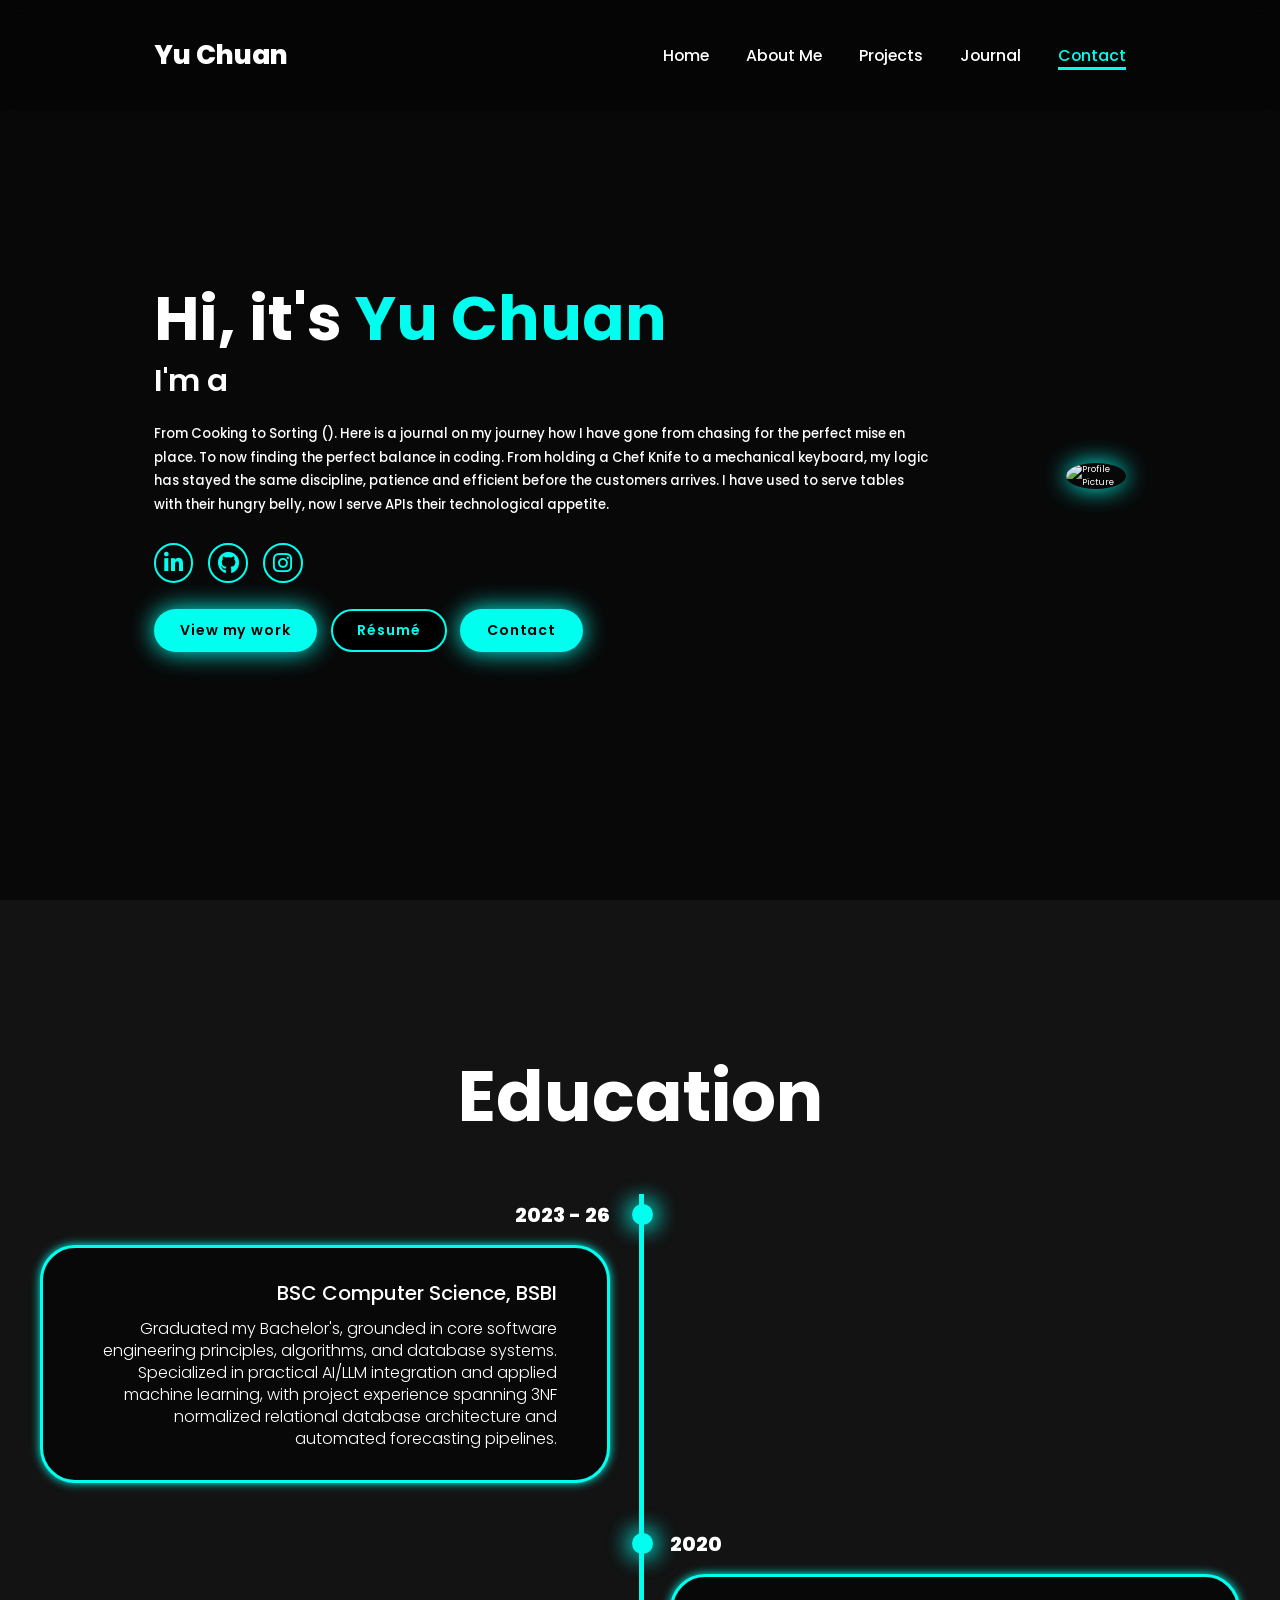
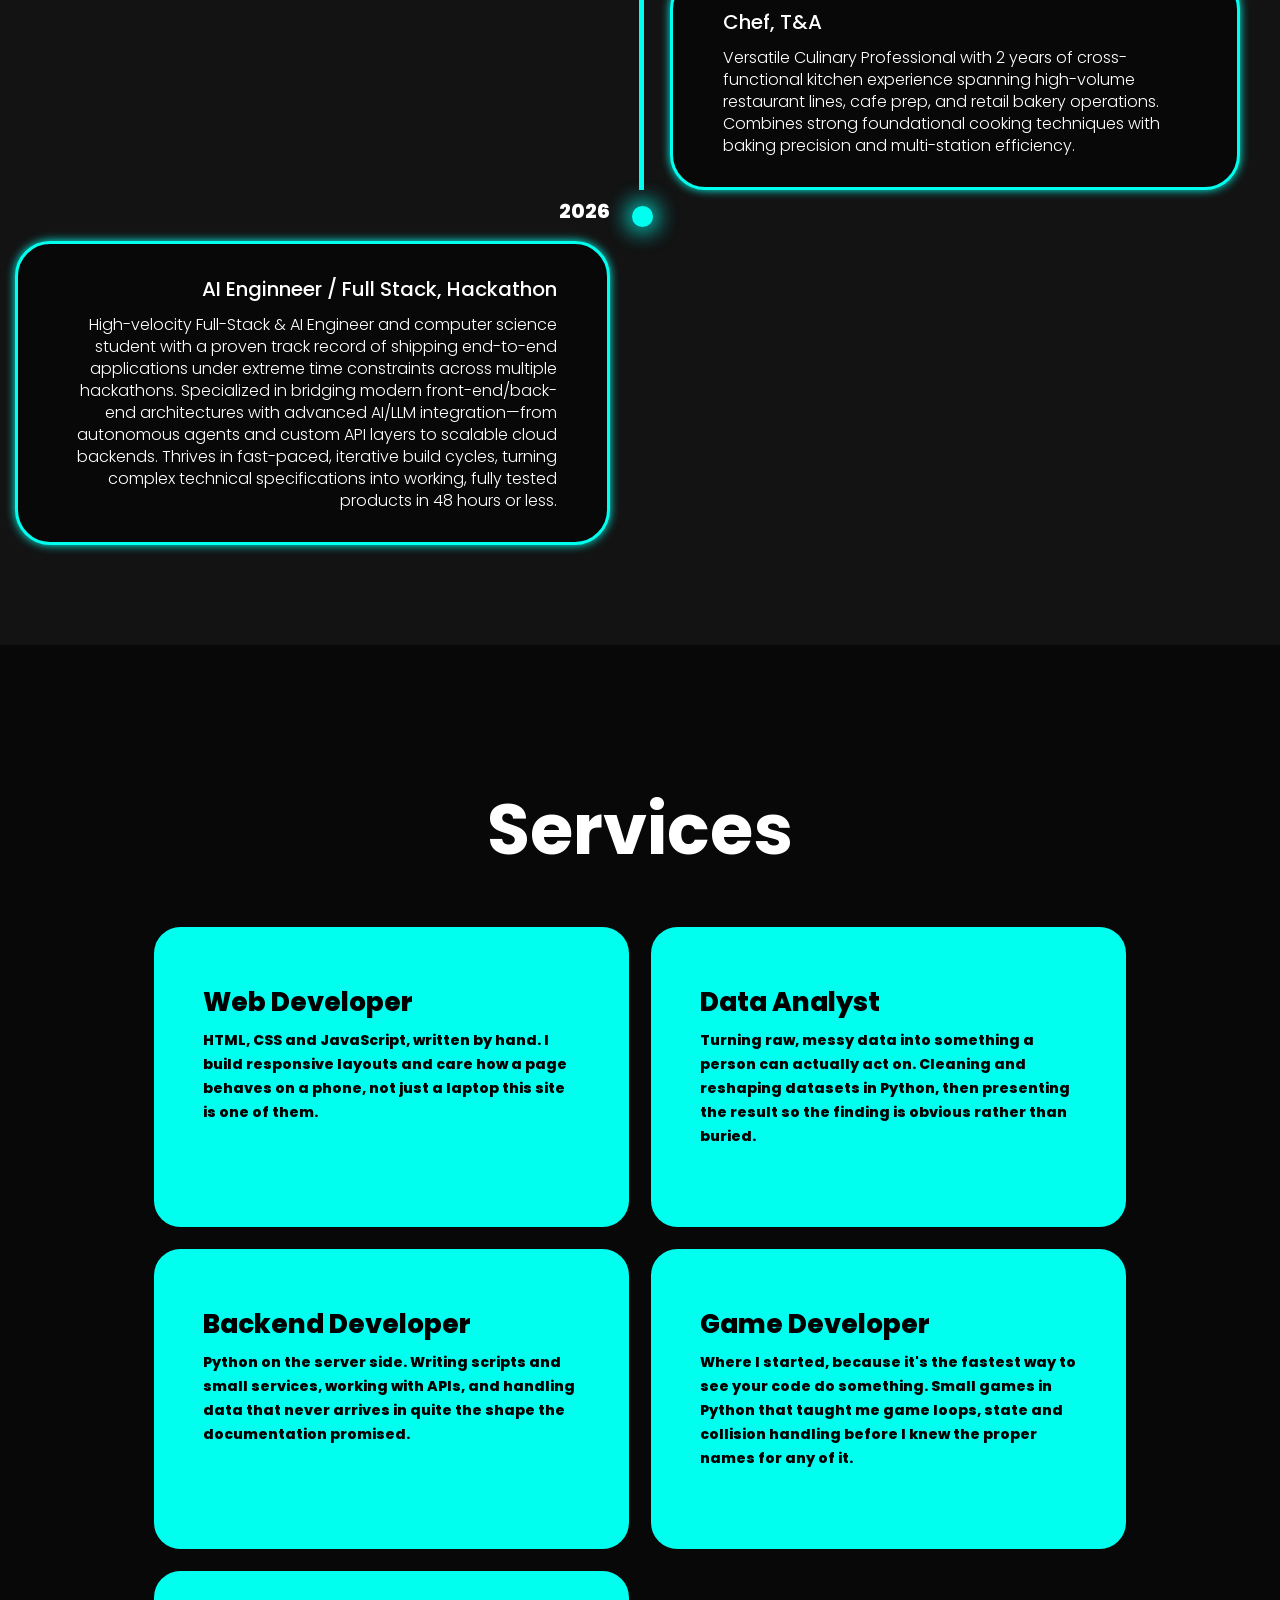
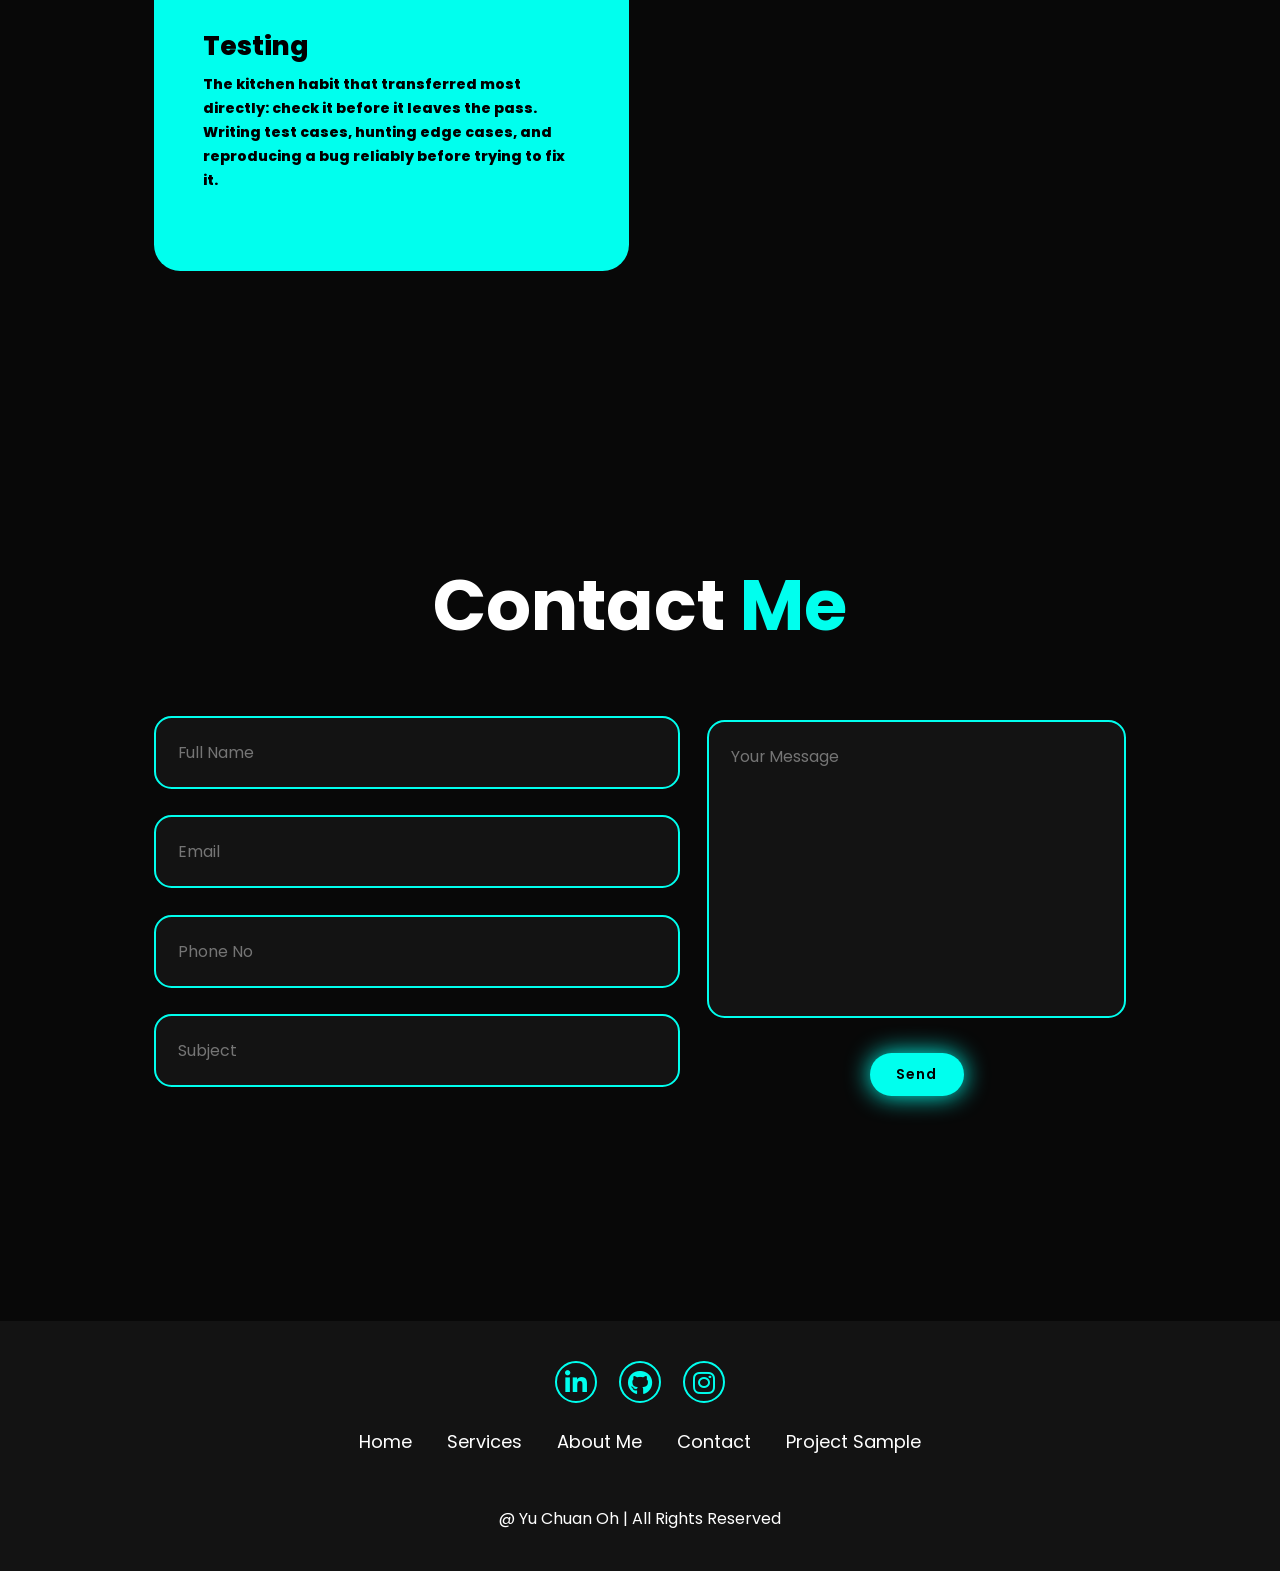
==== commit e6565991: "Add files via upload" ====
--- a/index.html
+++ b/index.html
@@ -22,6 +22,7 @@
         <nav class="navbar">
             <a href="index.html" class="active">Home</a>
             <a href="about.html">About Me</a>
+            <a href="projects.html">Projects</a>
             <a href="journal.html">Journal</a>
             <a href="#contact">Contact</a>
         </nav>
@@ -67,35 +68,38 @@
         <div class="timeline-date">2023 - 26</div>
         <div class="timeline-content">
             <h3>BSC Computer Science, BSBI</h3>
-            <p>Lorem, ipsum dolor sit amet consectetur adipisicing elit. Dolorum optio atque mollitia minima! 
-                Labore, accusamus amet nam excepturi in officiis id est nemo saepe praesentium explicabo ipsam, 
-                distinctio expedita assumenda.</p>
+            <p>Graduated my Bachelor's, grounded in core software engineering principles, 
+                algorithms, and database systems. Specialized in practical AI/LLM integration and applied machine learning, with project experience 
+                spanning 3NF normalized relational database architecture and automated forecasting pipelines.</p>
         </div>
     </div>
+
+    <div class="timeline-item">
+        <div class="timeline-dot"></div>
+        <div class="timeline-date">2020</div>
+        <div class="timeline-content">
+            <h3>Chef, T&A</h3>
+            <p>Versatile Culinary Professional with 2 years of cross-functional kitchen experience spanning high-volume restaurant lines, 
+                cafe prep, and retail bakery operations. Combines strong foundational cooking techniques with baking precision and multi-station efficiency.
+            </p>
+                </div>
+            </div>
+
+        </div>
 
     <div class="timeline-item">
         <div class="timeline-dot"></div>
         <div class="timeline-date">2026</div>
         <div class="timeline-content">
             <h3>AI Enginneer / Full Stack, Hackathon </h3>
-            <p>[What you worked on, what you used, and one thing you shipped or improved.
-               If you don't have this yet, delete this block — an honest short timeline
-               beats a padded one.]</p>
+            <p>High-velocity Full-Stack & AI Engineer and computer science student with a proven track record of shipping end-to-end applications under extreme time 
+            constraints across multiple hackathons. Specialized in bridging modern front-end/back-end architectures with advanced AI/LLM integration—from autonomous 
+            agents and custom API layers to scalable cloud backends. Thrives in fast-paced, iterative build cycles, turning complex technical specifications into working, 
+            fully tested products in 48 hours or less.</p>
         </div>
     </div>
 
-    <div class="timeline-item">
-        <div class="timeline-dot"></div>
-        <div class="timeline-date">2020</div>
-        <div class="timeline-content">
-            <h3>Chef, [Restaurant]</h3>
-            <p>[Don't hide this — it's your differentiator. Service under time pressure,
-               consistency, working a station in a team. Frame it as transferable, because
-               it genuinely is.]</p>
-                </div>
-            </div>
-
-        </div>
+    
     </section>
 
     <section class="services" id="services">
@@ -107,7 +111,7 @@
                 <div class="service-info">
                     <h4>Web Developer</h4>
                     <p>HTML, CSS and JavaScript, written by hand. I build responsive layouts
-                       and care how a page behaves on a phone, not just a laptop — this site
+                       and care how a page behaves on a phone, not just a laptop this site
                        is one of them.</p> 
                 </div>
             </div>
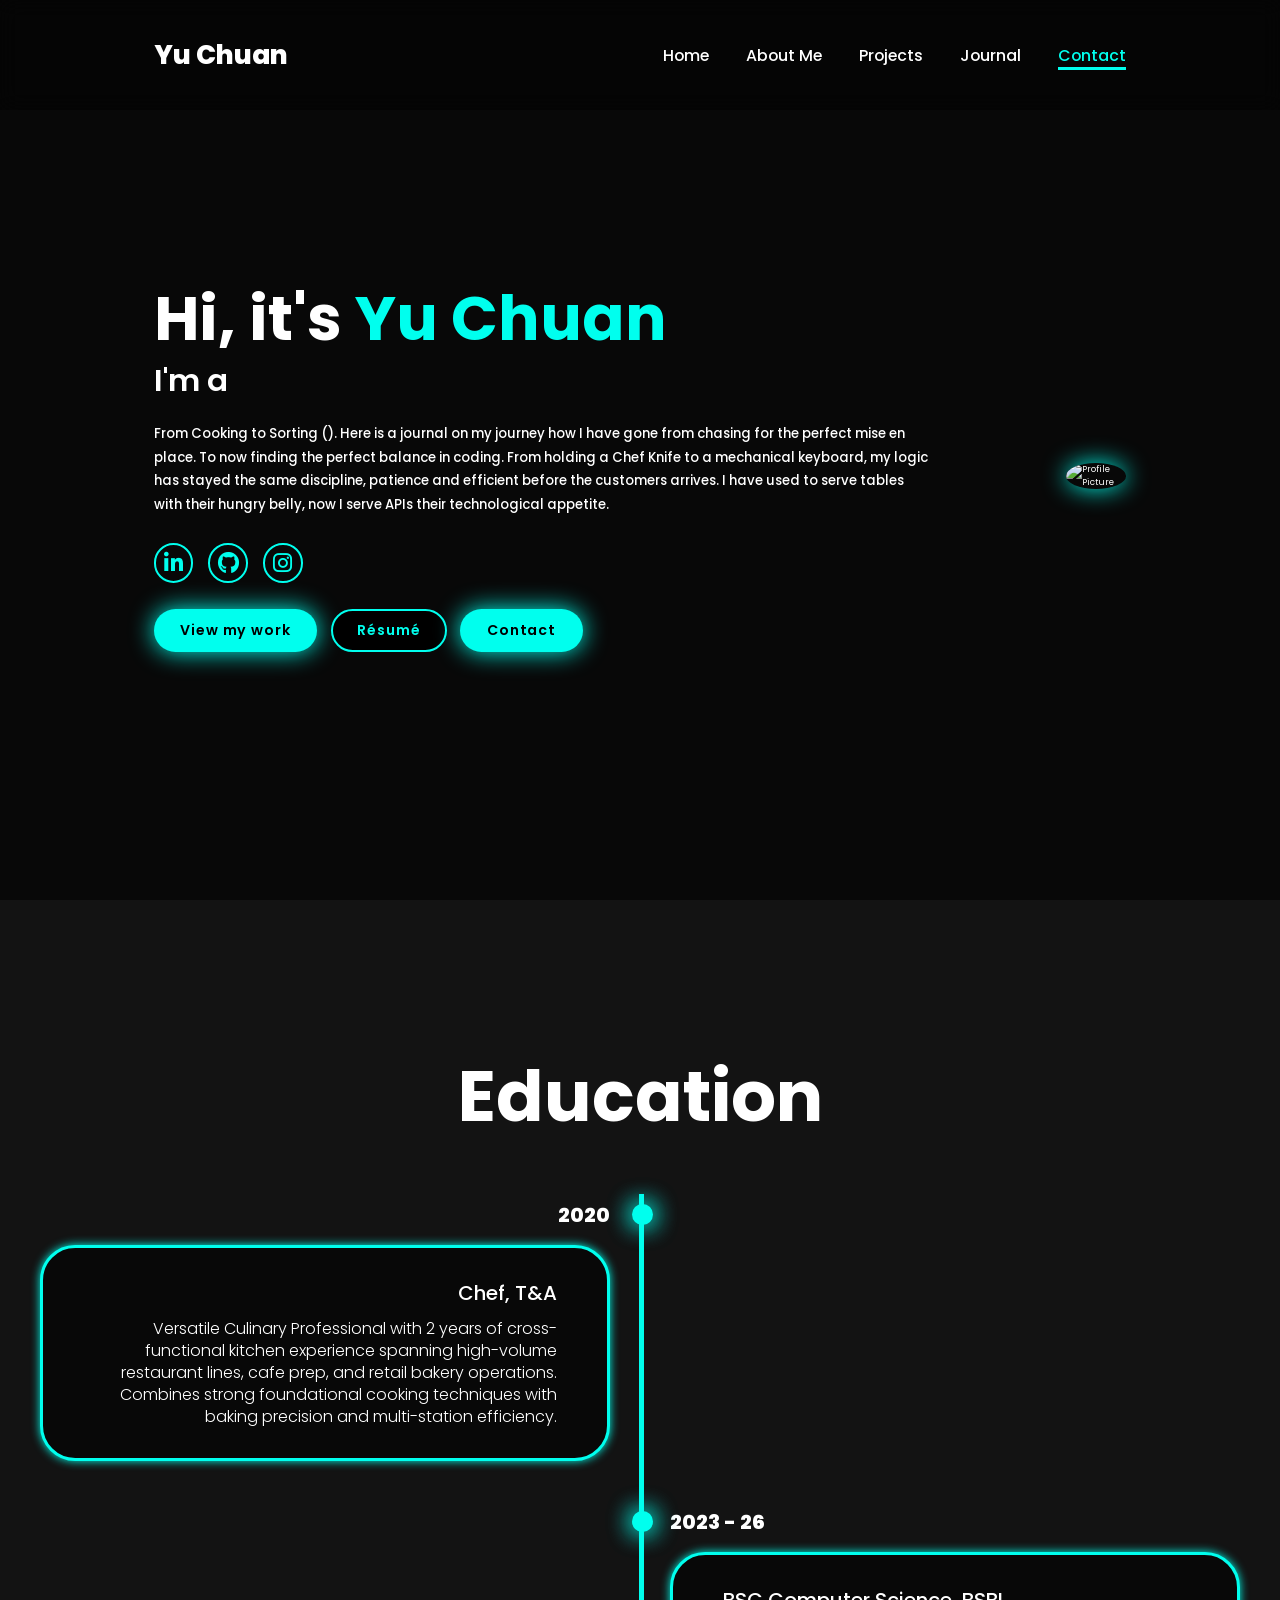
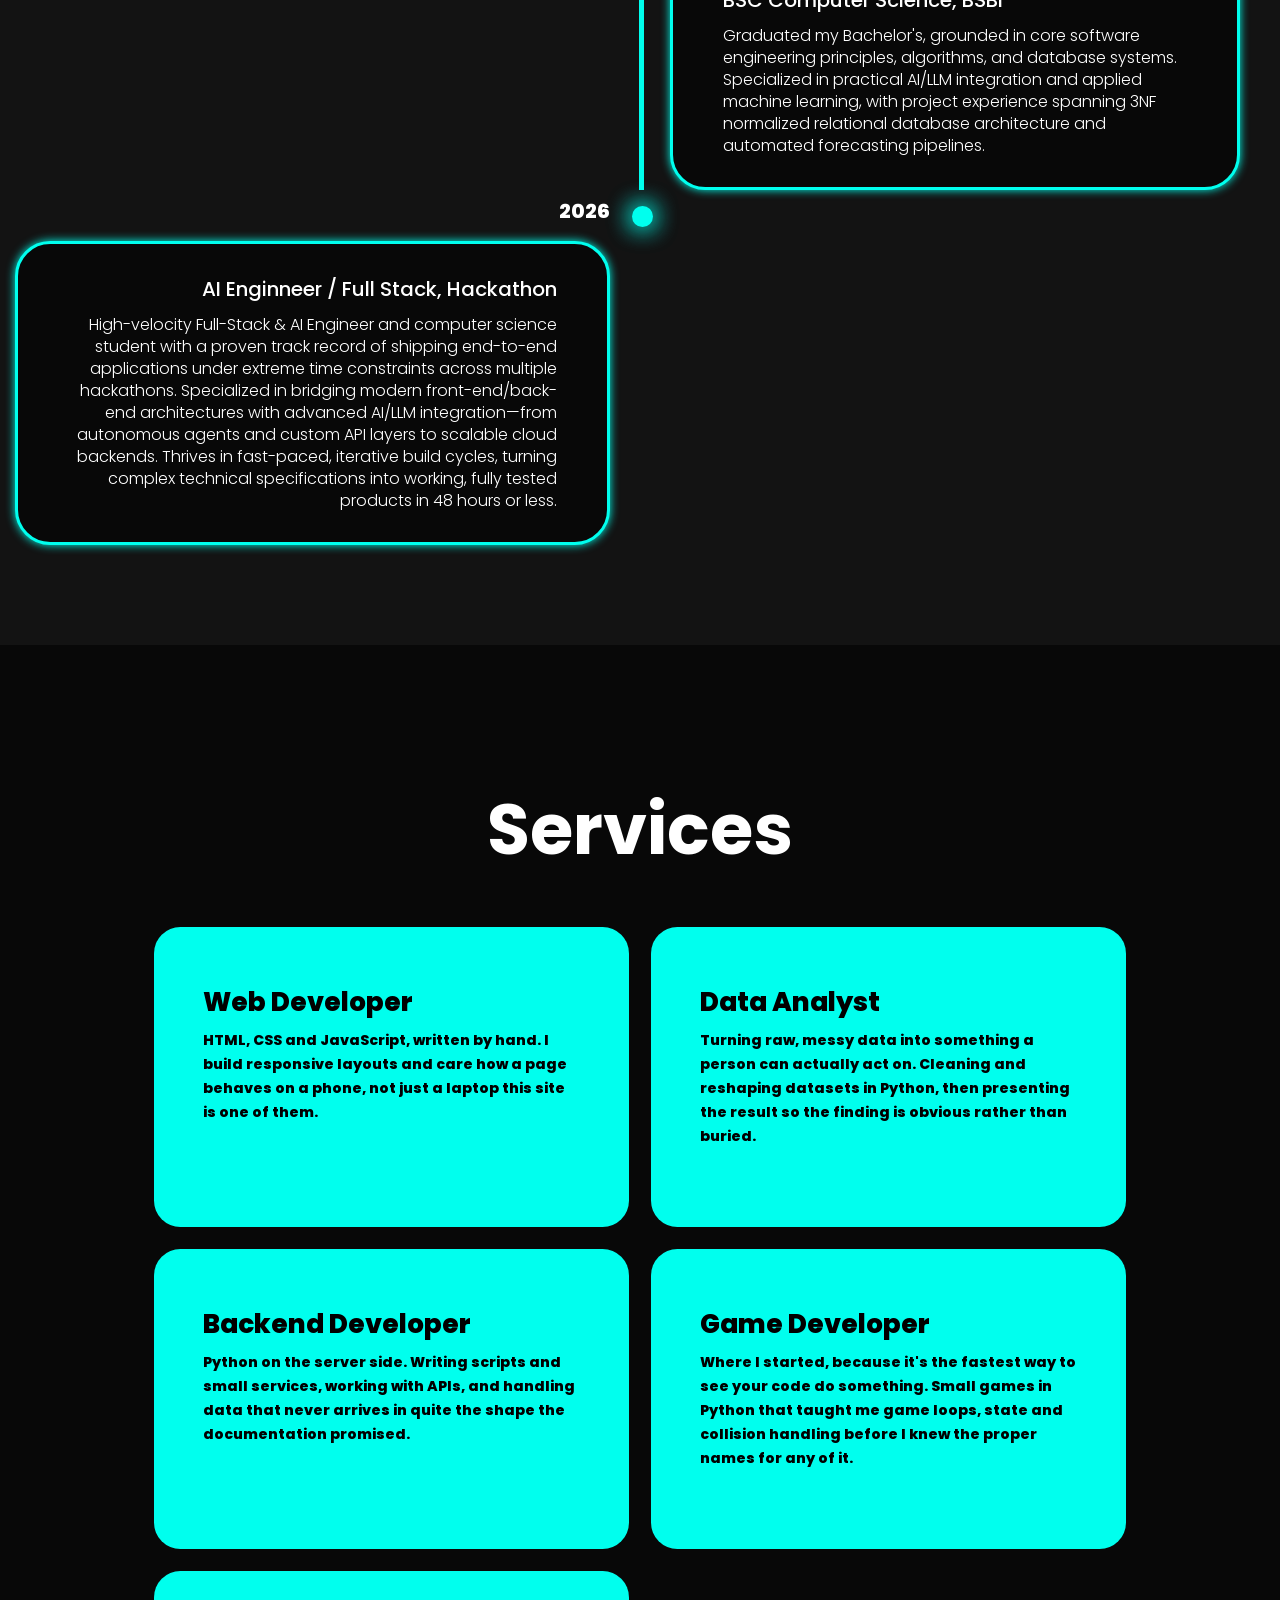
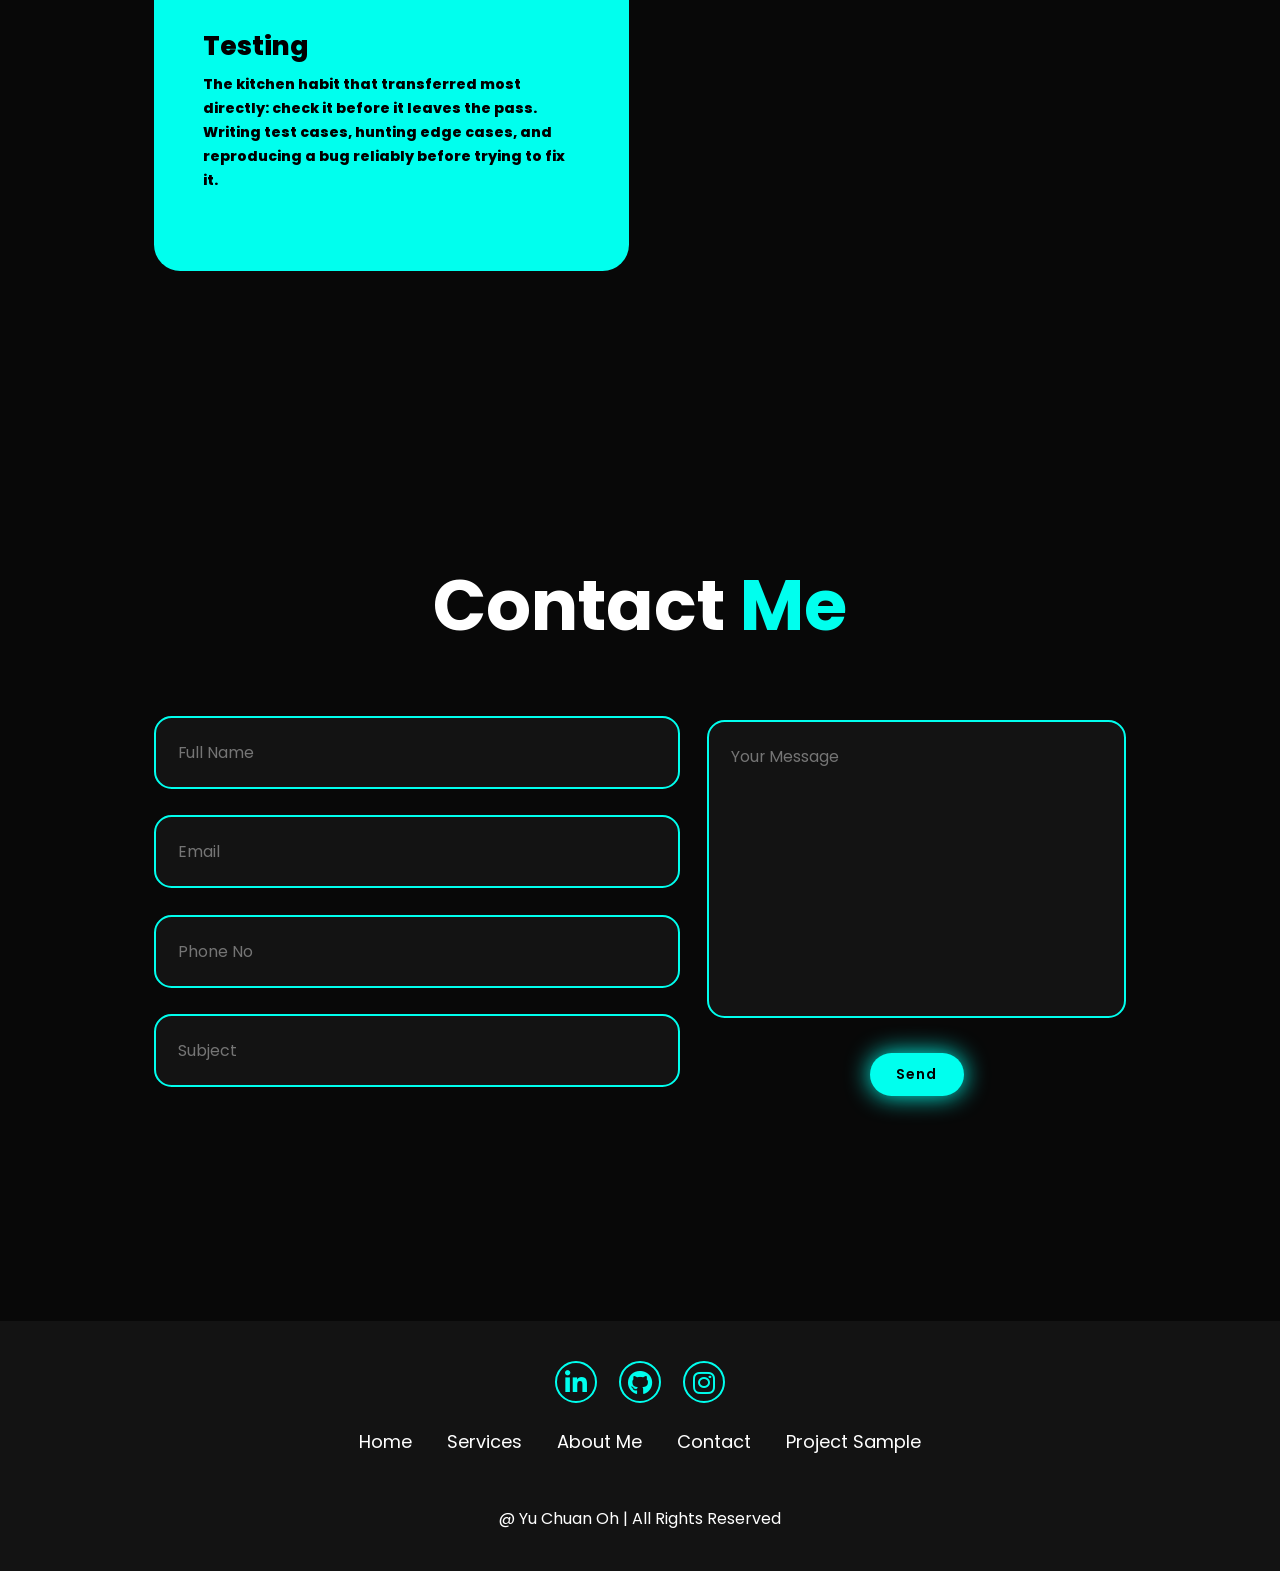
==== commit 425da113: "Update index.html" ====
--- a/index.html
+++ b/index.html
@@ -62,7 +62,18 @@
         <h2 class="heading">Education</h2>
 
         <div class="timeline-items">
-
+            
+    <div class="timeline-item">
+        <div class="timeline-dot"></div>
+        <div class="timeline-date">2020</div>
+        <div class="timeline-content">
+            <h3>Chef, T&A</h3>
+            <p>Versatile Culinary Professional with 2 years of cross-functional kitchen experience spanning high-volume restaurant lines, 
+                cafe prep, and retail bakery operations. Combines strong foundational cooking techniques with baking precision and multi-station efficiency.
+            </p>
+                </div>
+            </div>
+            
     <div class="timeline-item">
         <div class="timeline-dot"></div>
         <div class="timeline-date">2023 - 26</div>
@@ -74,16 +85,7 @@
         </div>
     </div>
 
-    <div class="timeline-item">
-        <div class="timeline-dot"></div>
-        <div class="timeline-date">2020</div>
-        <div class="timeline-content">
-            <h3>Chef, T&A</h3>
-            <p>Versatile Culinary Professional with 2 years of cross-functional kitchen experience spanning high-volume restaurant lines, 
-                cafe prep, and retail bakery operations. Combines strong foundational cooking techniques with baking precision and multi-station efficiency.
-            </p>
-                </div>
-            </div>
+    
 
         </div>
 
@@ -212,4 +214,4 @@
 
     <script src="script.js"></script>
 </body>
-</html>+</html>
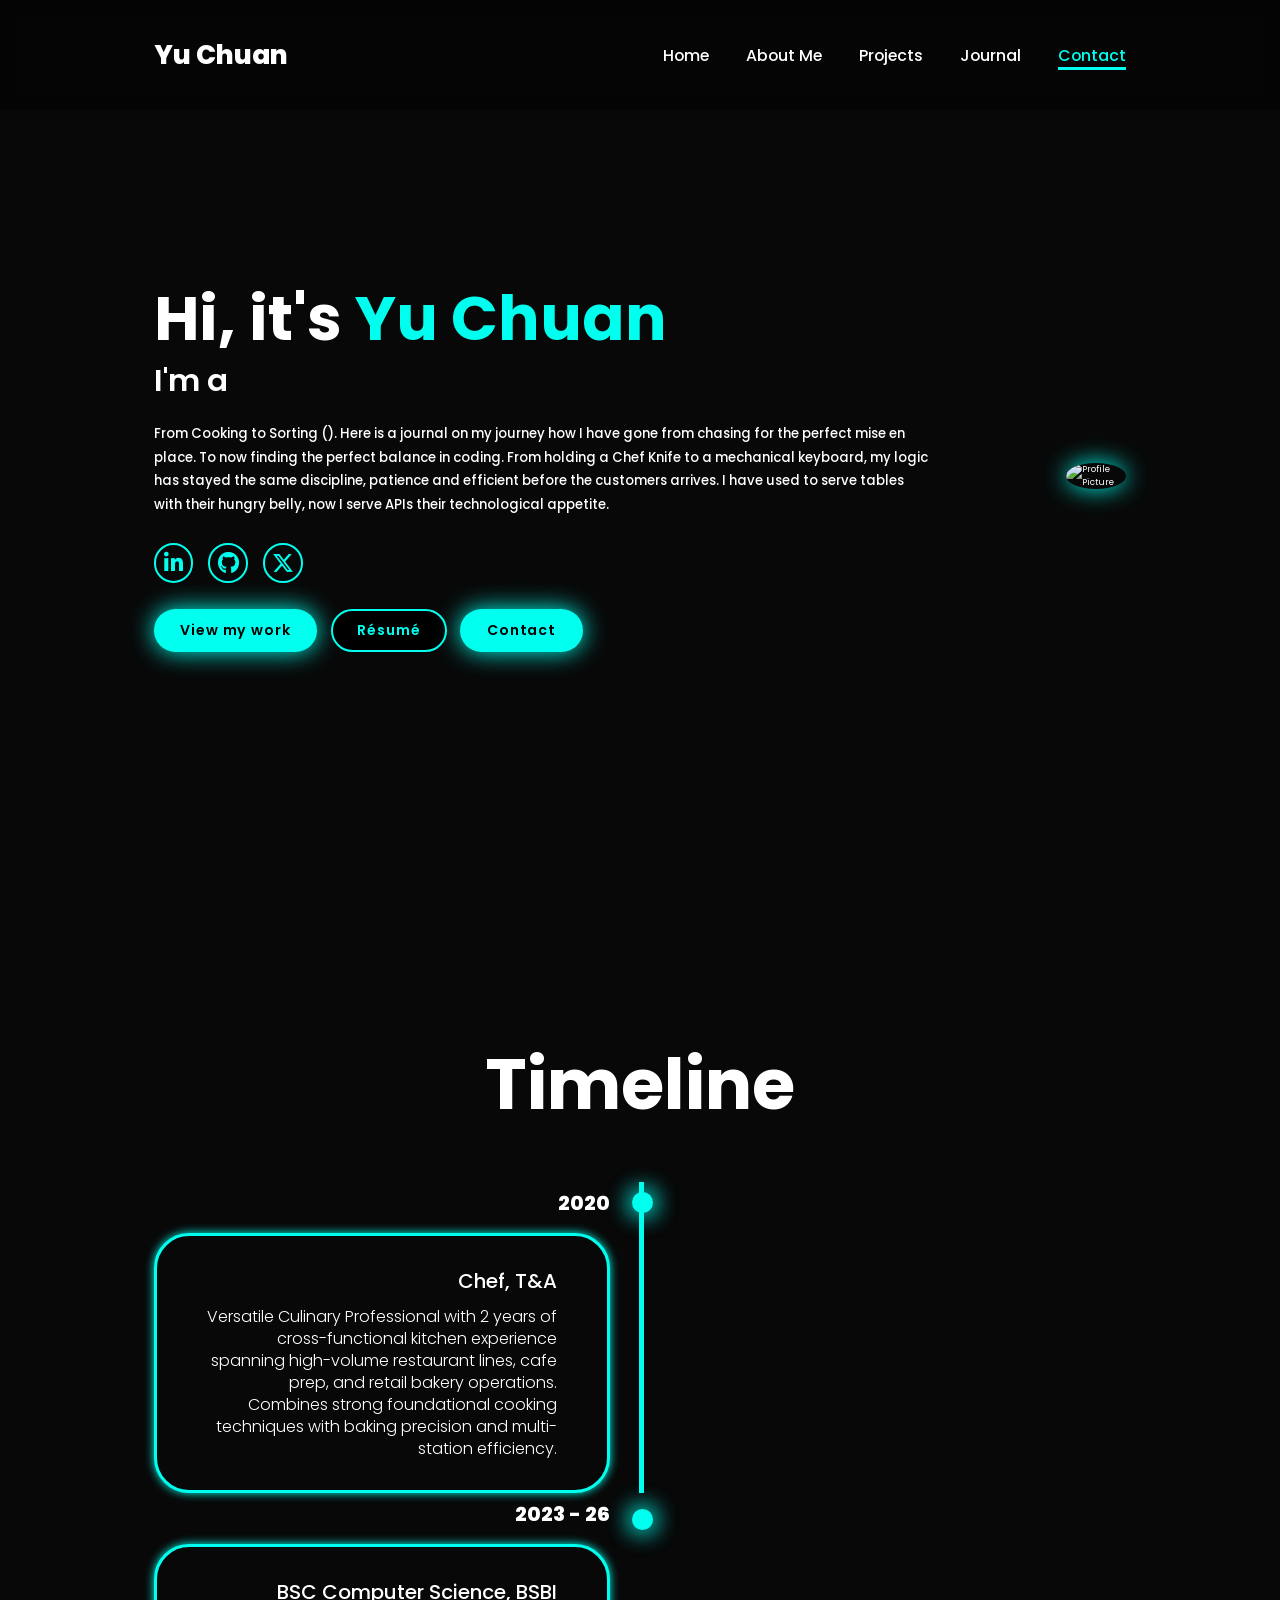
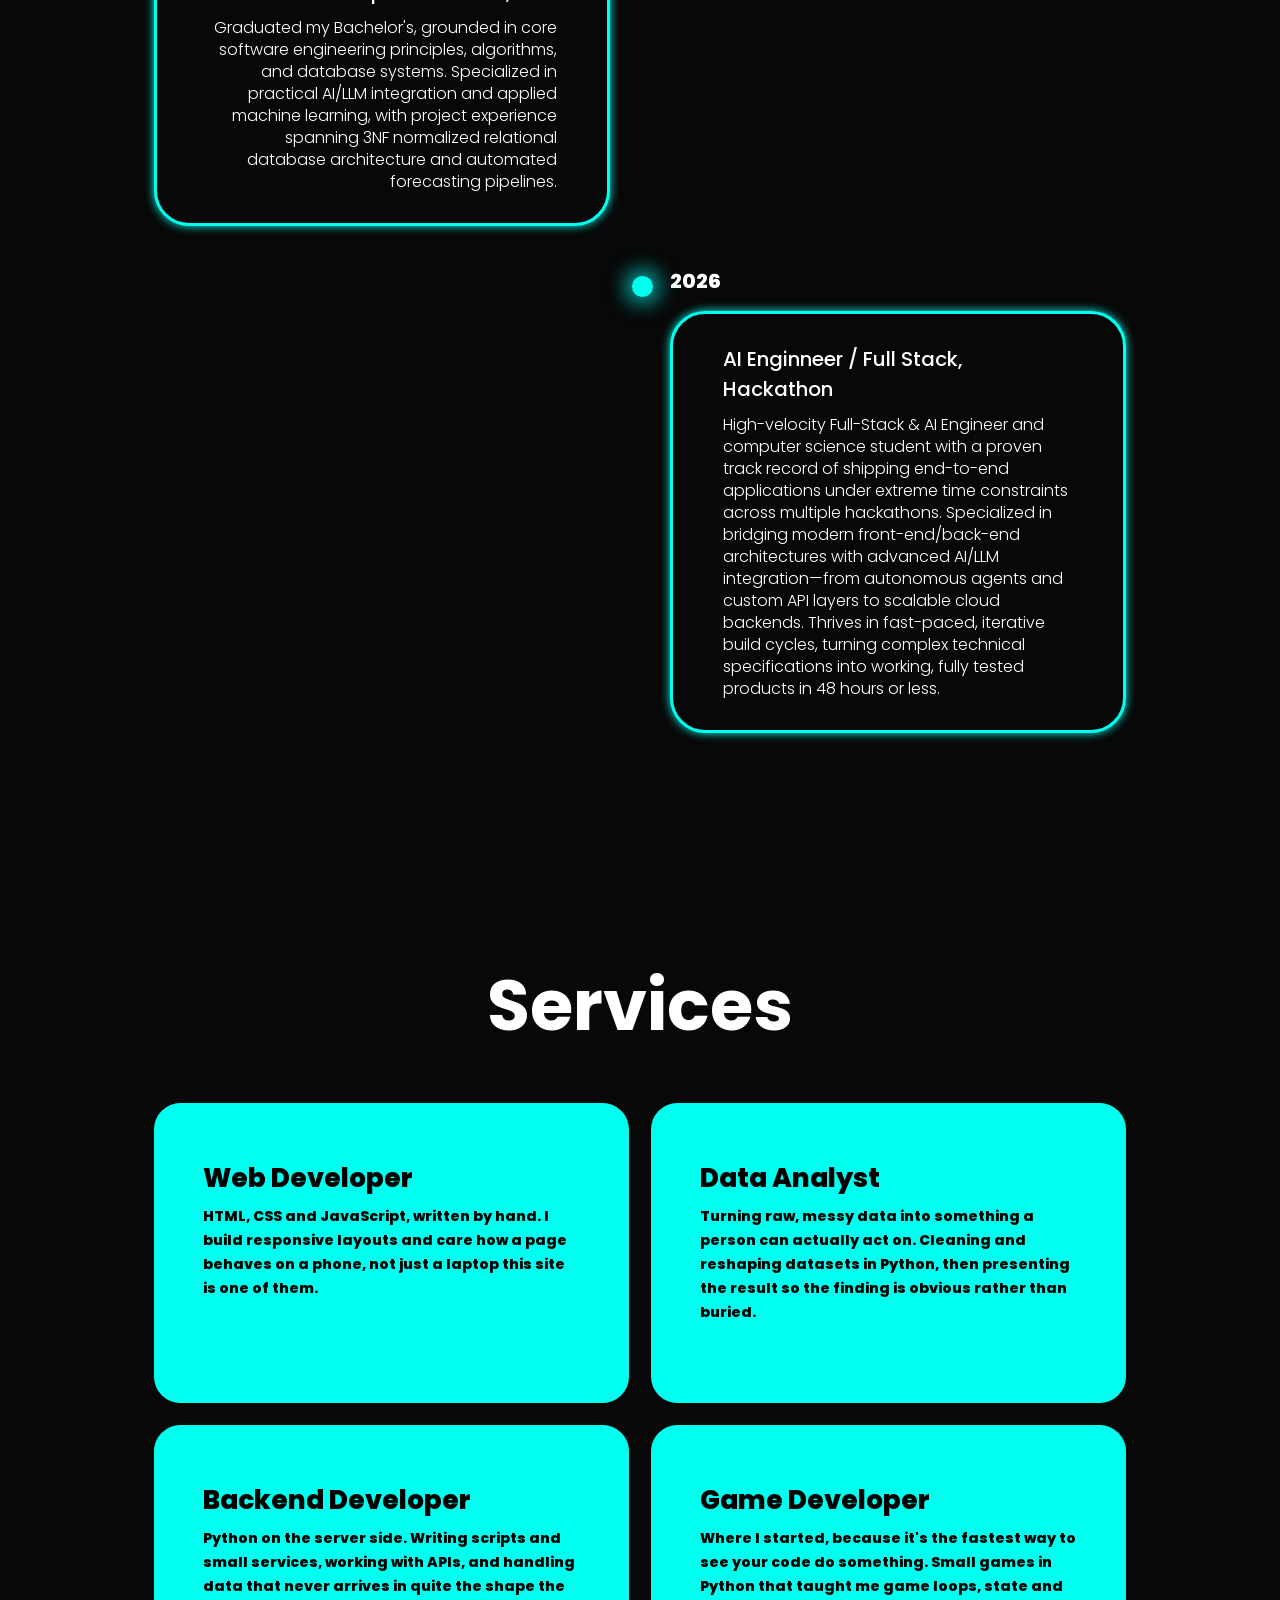
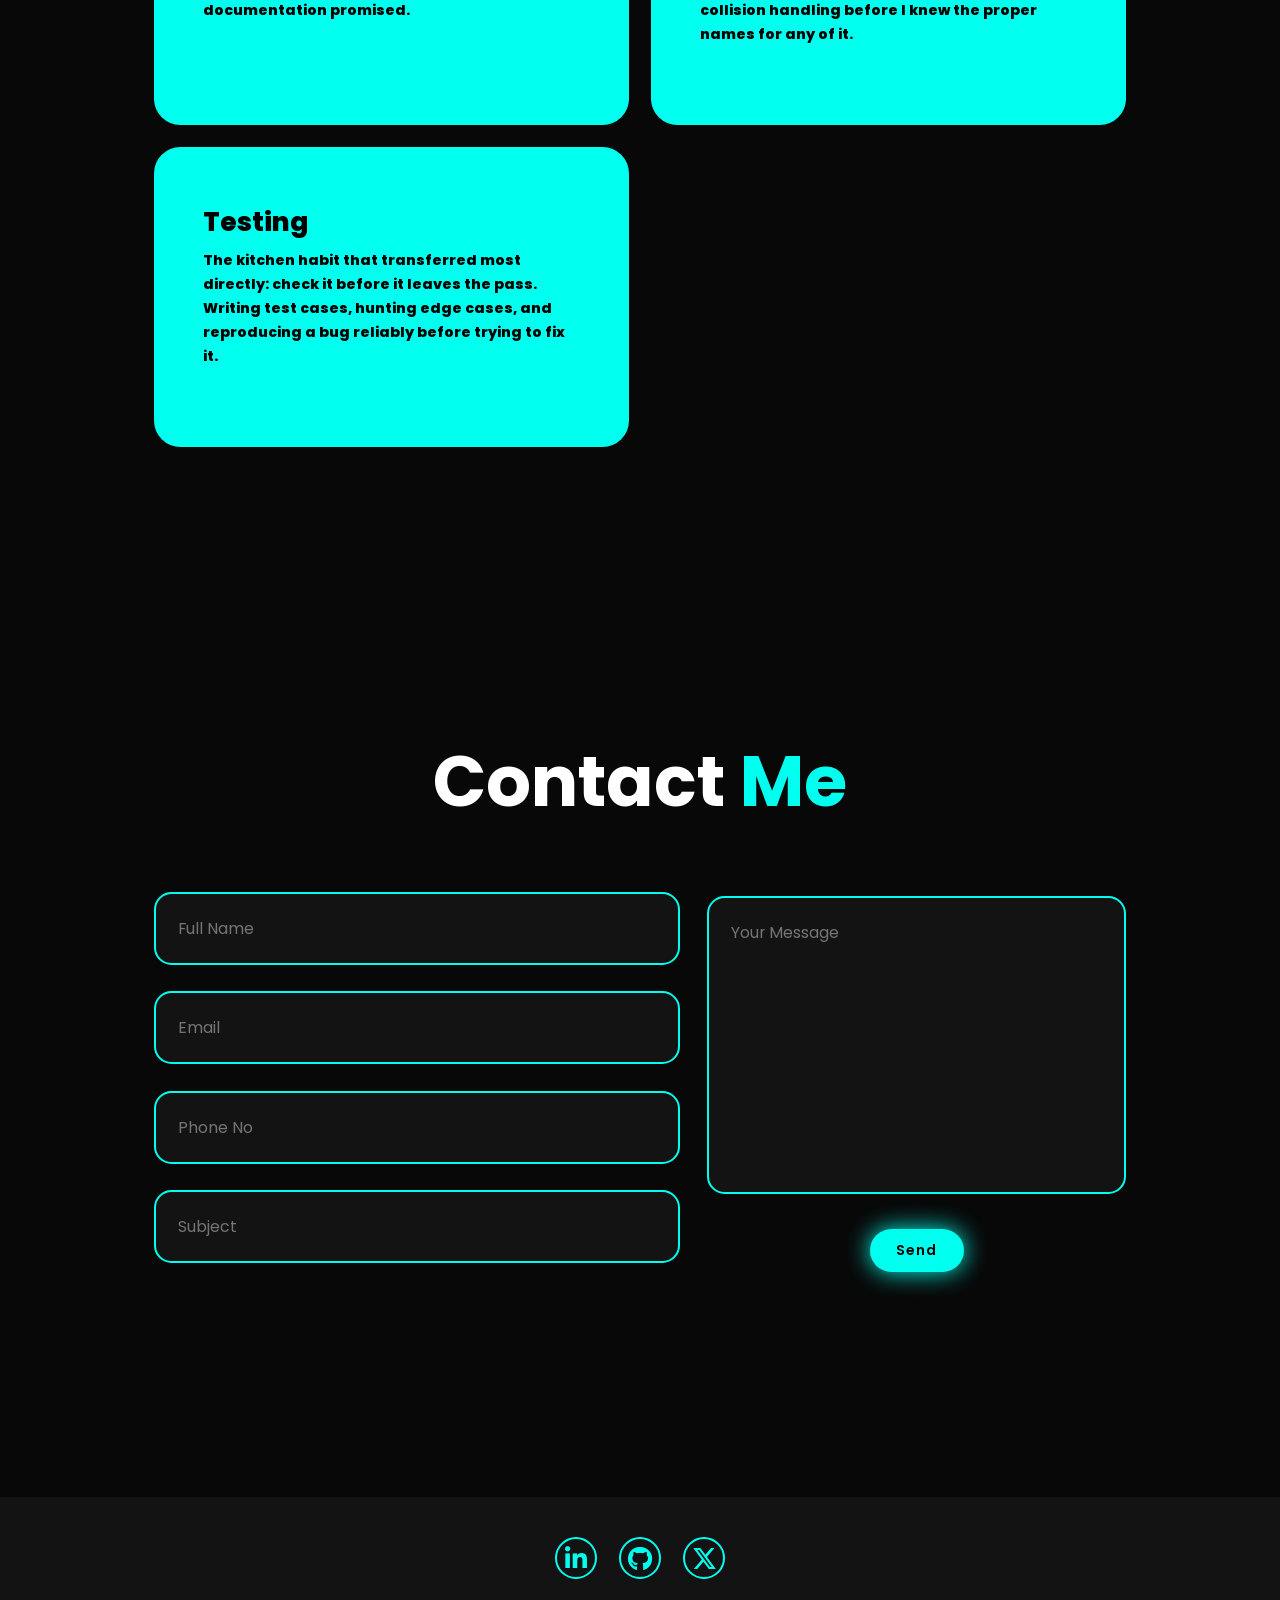
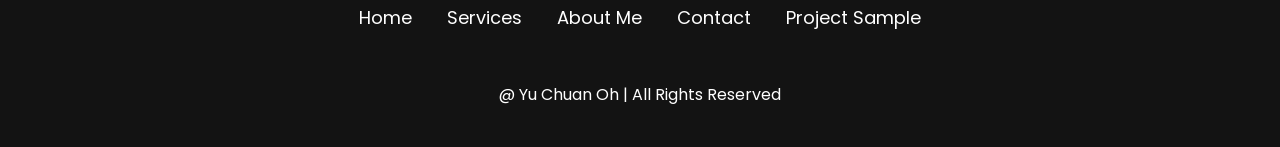
==== commit 0f952f0d: "Add files via upload" ====
--- a/index.html
+++ b/index.html
@@ -43,7 +43,7 @@
             <div class="social-icons">
                 <a href="https://www.linkedin.com/in/yu-chuan-oh-169a3419b/"target="_blank" rel="noopener noreferrer"><i class="fa-brands fa-linkedin-in"></i></a>
                 <a href="https://github.com/yc82628"target="_blank" rel="noopener noreferrer"><i class="fa-brands fa-github"></i></a>
-                <a href="https://www.instagram.com/yuchuan_82628/"target="_blank" rel="noopener noreferrer"><i class="fa-brands fa-instagram"></i></a>
+                <a href="https://x.com/YC82628"target="_blank" rel="noopener noreferrer"><i class="fa-brands fa-x-twitter"></i></a>
             </div>
 
             <div class="btn-group">
@@ -58,11 +58,11 @@
         </div>
     </section>
 
-    <section class="education" id="education">
-        <h2 class="heading">Education</h2>
-
-        <div class="timeline-items">
-            
+    <section class="timeline" id="timeline">
+        <h2 class="heading">Timeline</h2>
+
+        
+    <div class="timeline-items">
     <div class="timeline-item">
         <div class="timeline-dot"></div>
         <div class="timeline-date">2020</div>
@@ -73,7 +73,9 @@
             </p>
                 </div>
             </div>
-            
+
+        </div>
+
     <div class="timeline-item">
         <div class="timeline-dot"></div>
         <div class="timeline-date">2023 - 26</div>
@@ -85,9 +87,6 @@
         </div>
     </div>
 
-    
-
-        </div>
 
     <div class="timeline-item">
         <div class="timeline-dot"></div>
@@ -183,7 +182,7 @@
         <div class="social">
             <a href="https://www.linkedin.com/in/yu-chuan-oh-169a3419b/" target="_blank" rel="noopener noreferrer"><i class="fa-brands fa-linkedin-in"></i></a>
                 <a href="https://github.com/yc82628" target="_blank" rel="noopener noreferrer"><i class="fa-brands fa-github"></i></a>
-                <a href="https://www.instagram.com/yuchuan_82628/" target="_blank" rel="noopener noreferrer"><i class="fa-brands fa-instagram"></i></a>
+                <a href="https://x.com/YC82628" target="_blank" rel="noopener noreferrer"><i class="fa-brands fa-x-twitter"></i></a>
         </div>
 
         <ul class="list">
@@ -214,4 +213,4 @@
 
     <script src="script.js"></script>
 </body>
-</html>
+</html>
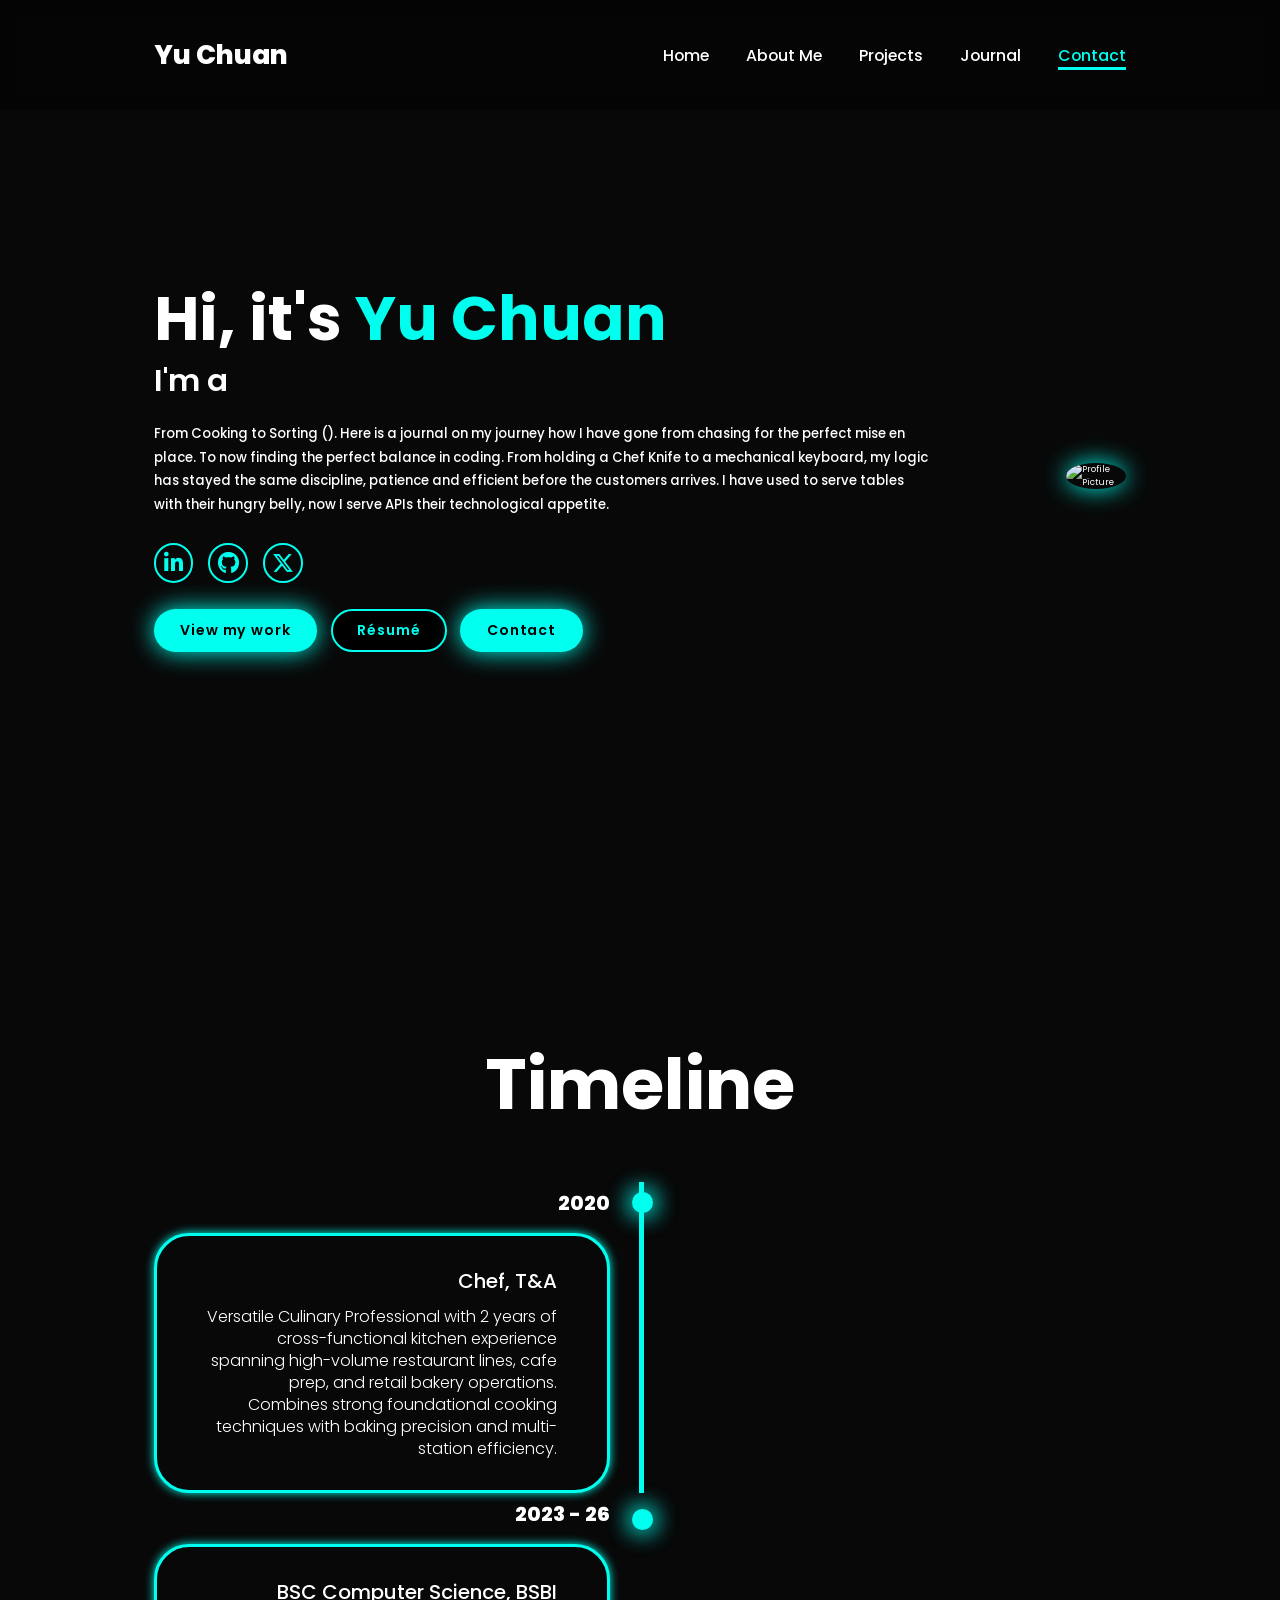
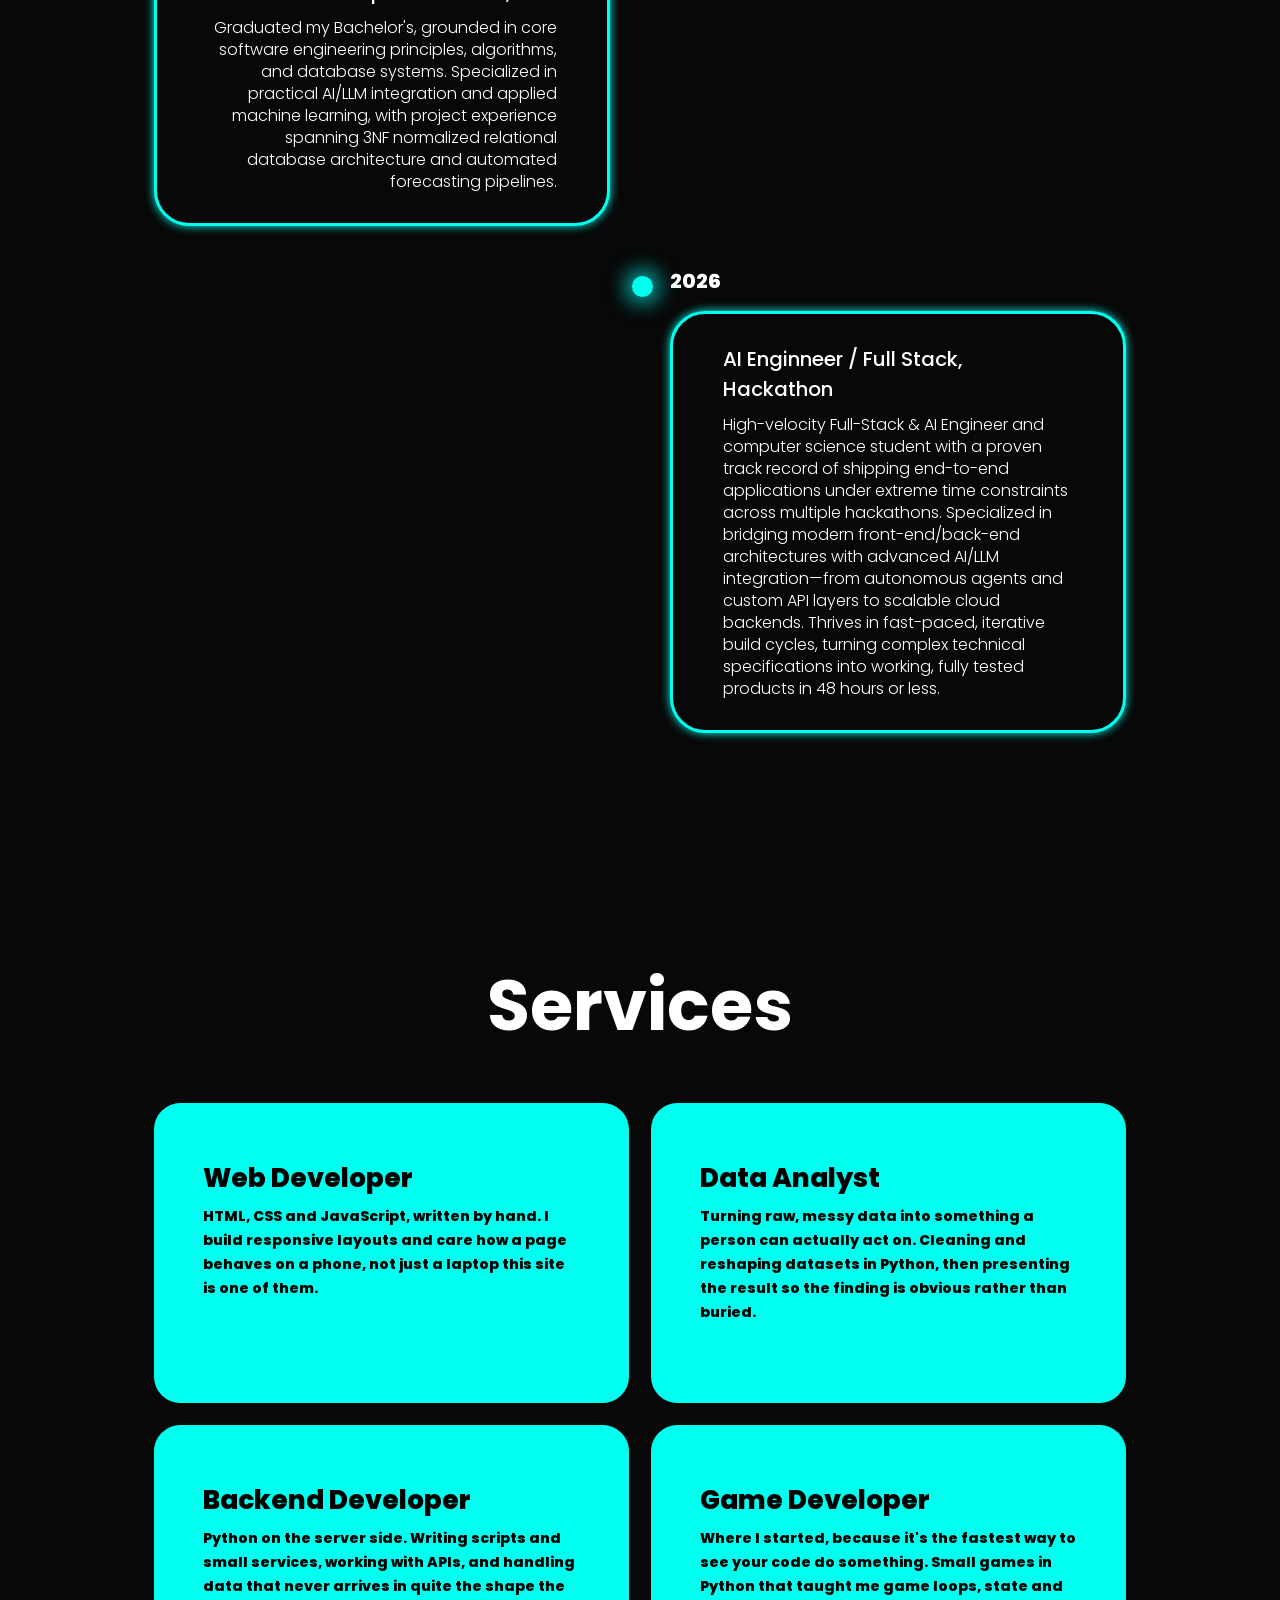
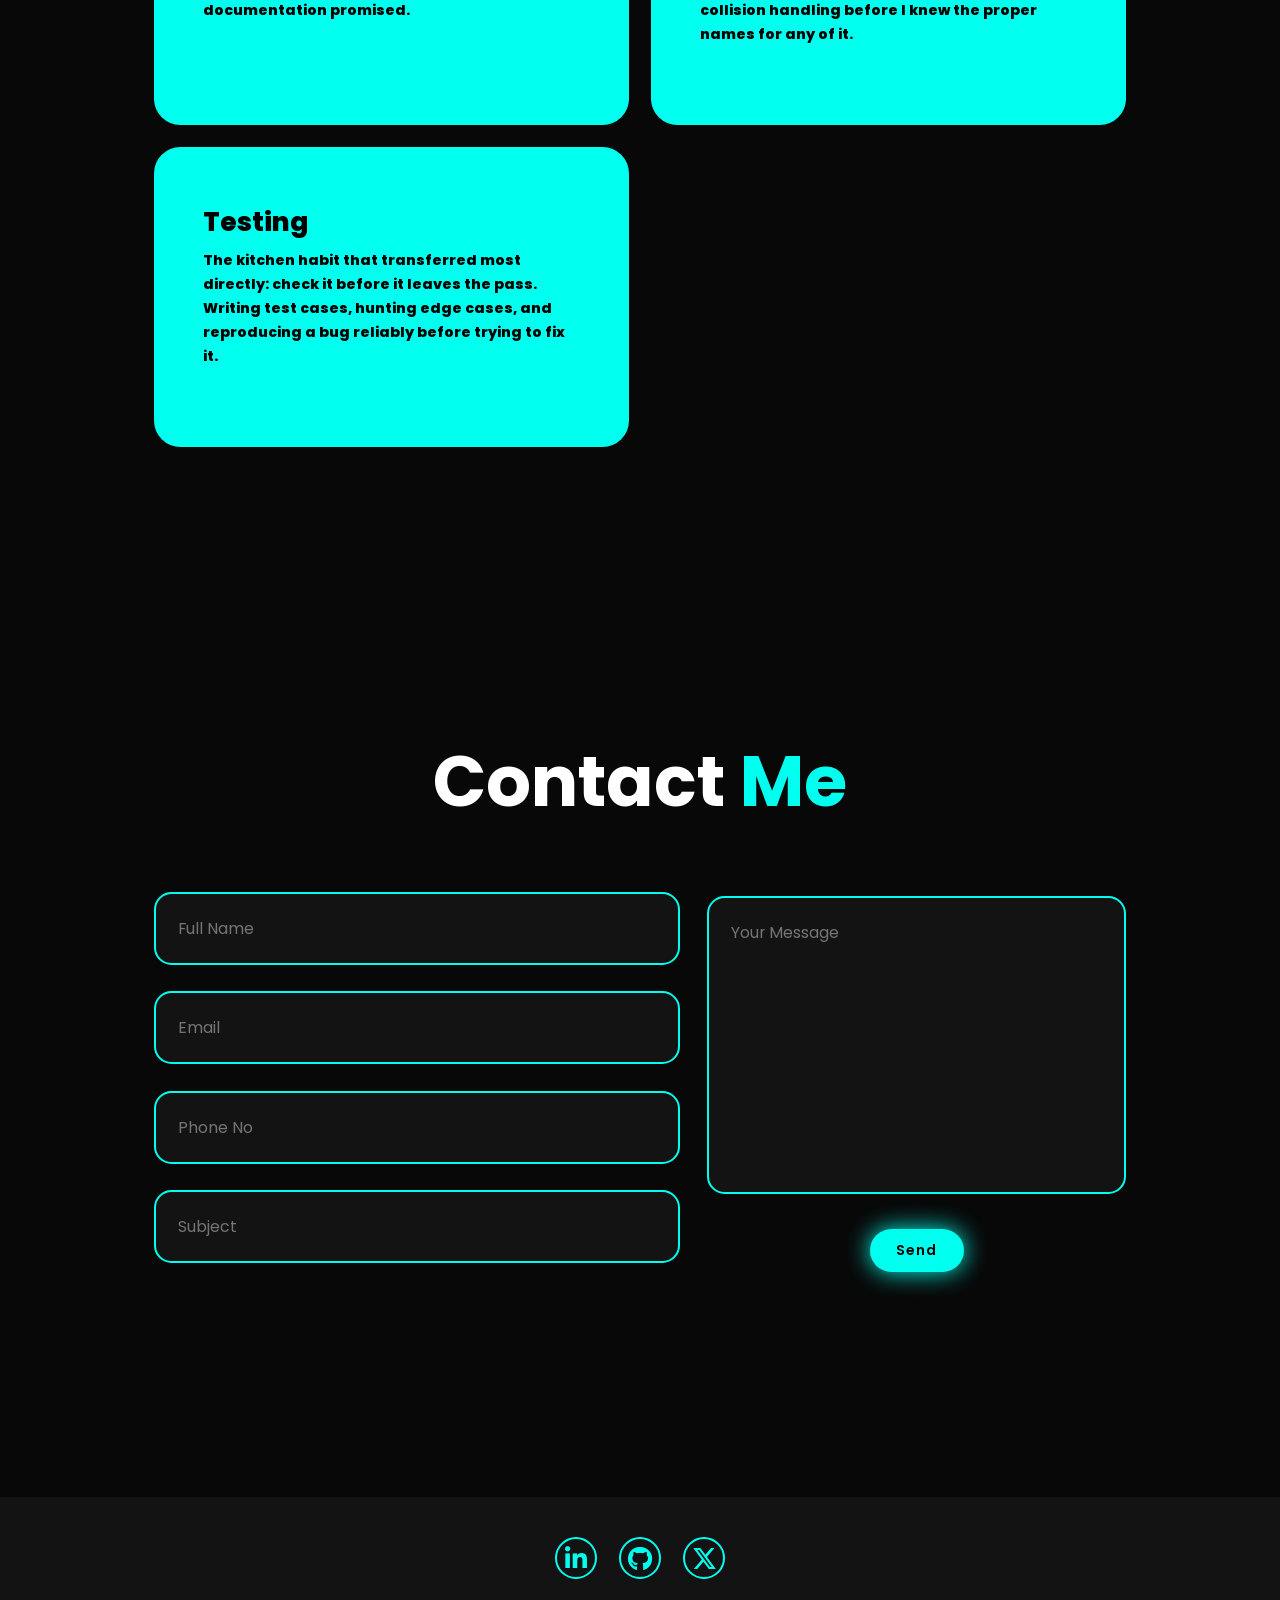
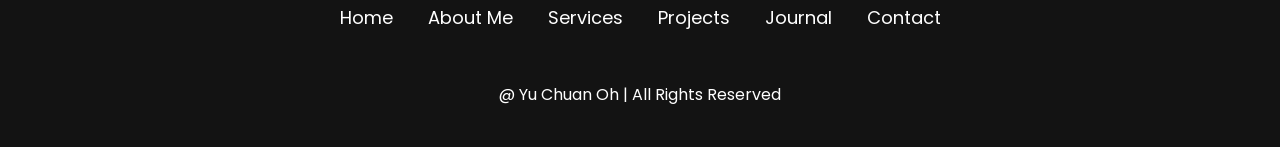
==== commit 15843b1c: "Update index.html" ====
--- a/index.html
+++ b/index.html
@@ -186,26 +186,14 @@
         </div>
 
         <ul class="list">
-            <li>
-                <a href="index.html">Home</a>
-            </li>
-
-            <li>
-                <a href="index.html#services">Services</a>
-            </li>
-
-            <li>
-                <a href="about.html">About Me</a>
-            </li>
-
-            <li>
-                <a href="index.html#contact">Contact</a>
-            </li>
-
-            <li>
-                <a href="projects.html">Project Sample</a>
-            </li>
+            <li><a href="index.html">Home</a></li>
+            <li><a href="about.html">About Me</a></li>
+            <li><a href="index.html#services">Services</a></li>
+            <li><a href="projects.html">Projects</a></li>
+            <li><a href="journal.html">Journal</a></li>
+            <li><a href="index.html#contact">Contact</a></li>
         </ul>
+        
         <p class="copyright">
             @ Yu Chuan Oh | All Rights Reserved
         </p>
@@ -213,4 +201,4 @@
 
     <script src="script.js"></script>
 </body>
-</html>+</html>
